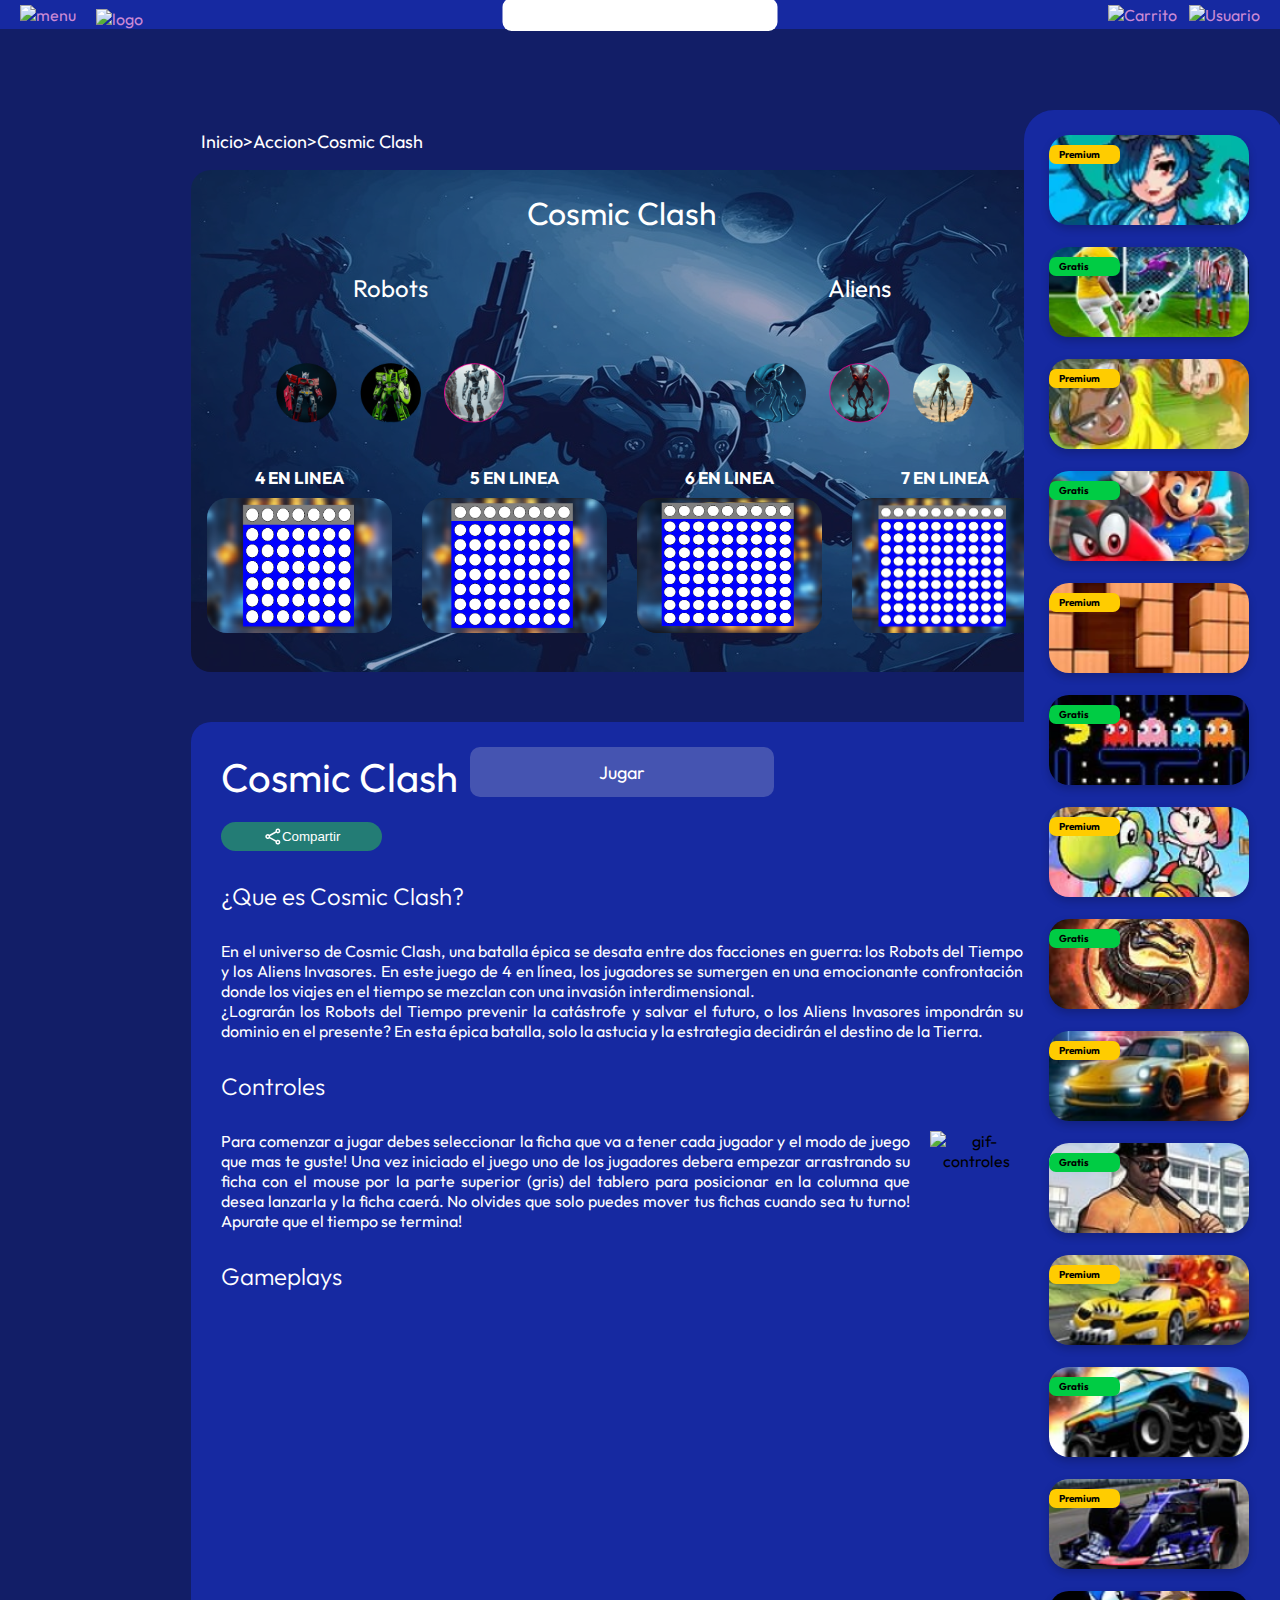
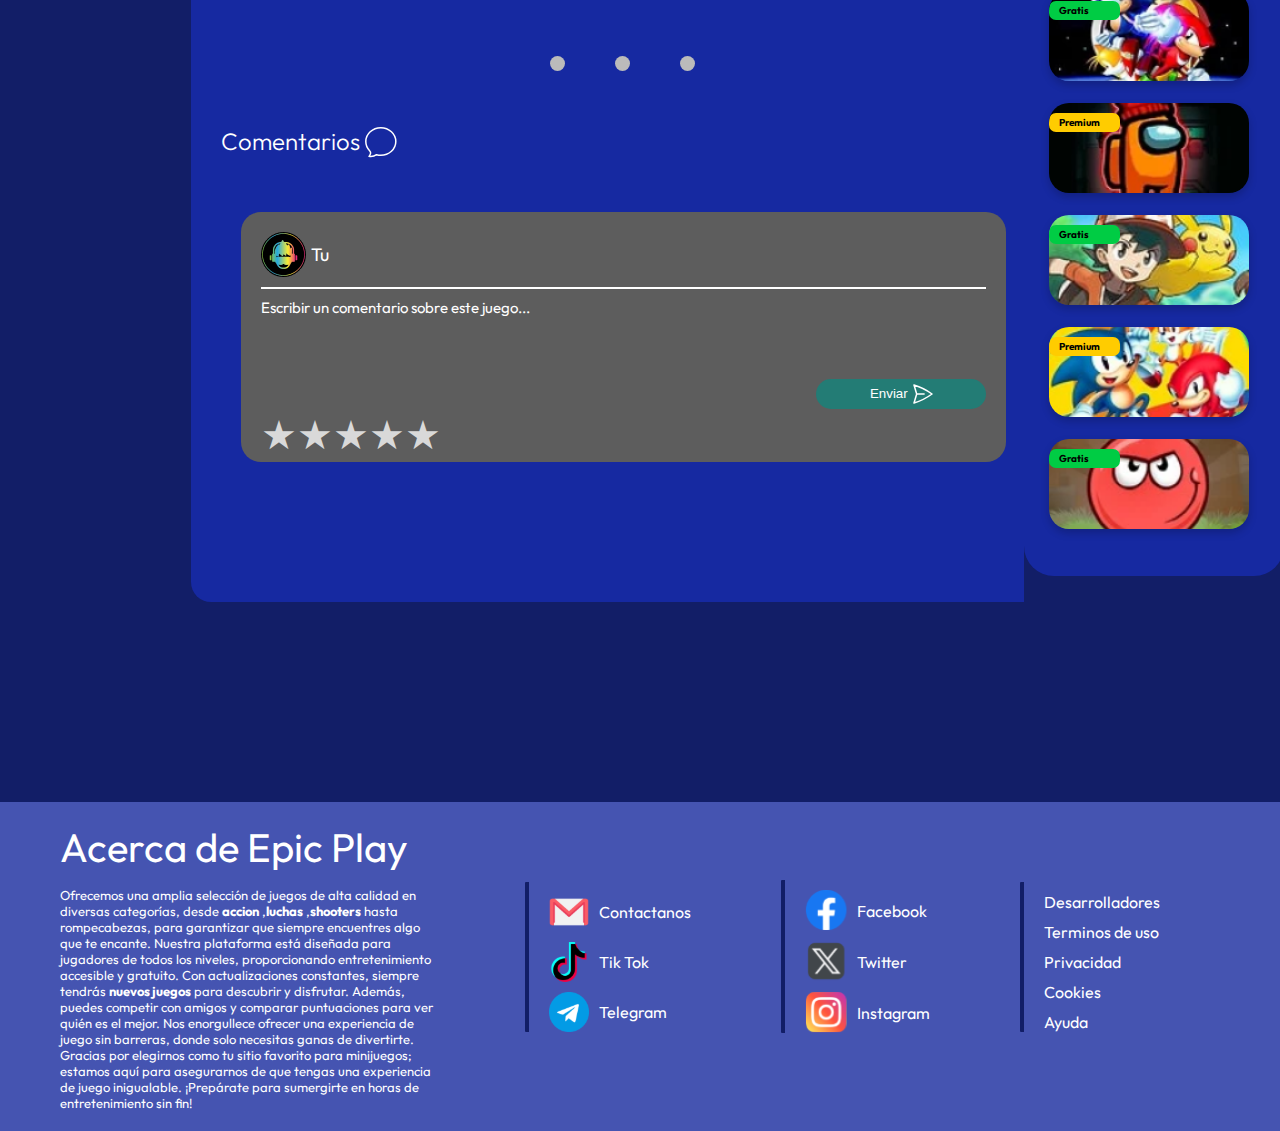
==== game.html @ 854185d0 "Merge branch 'test' of https://github.com/JonathanUgarte/PracticoEntregable2" ====
<!DOCTYPE html>
<html lang="en">
<head>
    <meta charset="UTF-8">
    <meta name="viewport" content="width=device-width, initial-scale=1.0">
    <title>Cosmic Clash </title>
    <link rel="preconnect" href="https://fonts.googleapis.com">
    <link rel="preconnect" href="https://fonts.gstatic.com/" crossorigin>
    <link href="https://fonts.googleapis.com/css2?family=Outfit:wght@100..900&display=swap" rel="stylesheet">
    <link rel="stylesheet" href="./css/style.css">
</head>
<body>
    <header class="header">
        <div class="container">
          <div class="menu-toggle">
              <a id="btn-menu" href="#"><img class="icon-menu" src="./img/icon-menu.svg" alt="menu"></a>
          </div>
            <div class="logo">
                <a href="home.html"><img src="./img/logo.png" alt="logo"></a>
            </div>
            <div class="search-container">
              <input type="text" name="buscar" id="buscar">
              <div class="btn-buscar">
                      <img id="lupa" src="./img/icon-search.svg" alt="">
              </div>
        </div>
        <div class="icons">
          <a href="#">
              <img src="./img/icon-shop.svg" alt="Carrito">
              <span class="contador-carrito">0</span> 
          </a>
          <div class="profile-menu-container">
              <a href="#" id="profile-icon">
                  <img src="./img/icon-profile.svg" alt="Usuario">
              </a>
              <div class="profile-dropdown" id="profile-dropdown">
                  <a href="#">Mi Perfil</a>
                  <a href="#">Mis Juegos</a>
                  <a href="#">Configuracion</a>
                  <a href="./index.html">Cerrar Sesión</a>
              </div>
          </div>
      </div>

        </div>
    </header>
    <nav class="nav" id="nav">
        <ul class="nav-list">
            <li><a href="./home.html"><img src="./img/icon-home.svg" alt="">Inicio</a></li>
            <li><a href="./home.html#nuevos"><img src="./img/icon-speaker.svg" alt="">Nuevos</a></li>
            <li><a href=""><img src="./img/icon-flame.svg" alt="">De moda</a></li>
            <li><a href=""><img src="./img/icon-cards.svg" alt="">Cartas</a></li>
            <li><a href=""><img src="./img/icon-handle.svg" alt="">Carreras</a></li>
            <li><a href="./home.html#luchas"><img src="./img/icon-fight.svg" alt="">Lucha</a></li>
            <li><a href=""><img src="./img/icon-football.svg" alt="">Futbol</a></li>
            <li><a href=""><img src="./img/icon-puzzle.svg" alt="">Puzles</a></li>
            <li><a href="./home.html#shooters"><img src="./img/icon-shooter.svg" alt="">Disparo</a></li>
            <li><a href=""><img src="./img/icon-tactics.svg" alt="">Tecnicas</a></li>
        </ul>
  </nav>
    <div class="juego-en-ejecucion-container">
    <section class="juego-en-ejecucion">
            <div class="juego-container">
                <div class="breadcams-container">
                    <p class="breadcams"> Inicio>Accion>Cosmic Clash </p>
                </div>
                <div class="juego">
                    <h1>Cosmic Clash</h1>
                    <div class="personajes">
                        <div class="robots">
                            <h2>Robots</h2>
                            <img id="robot-1" class="jugadores robots selected"  src="./img/Ellipse 17.png" alt="">
                            <img id="robot-2" class="jugadores robots"  src="./img/Ellipse 17 (1).png" alt="">
                            <img id="robot-3" class="jugadores robots" src="./img/icon-gamer4.png" alt="">
                        </div>
                        <div class="aliens">
                            <h2>Aliens</h2>
                            <img id="alien-1" class="jugadores aliens selected" src="./img/Ellipse 12.png" alt="">
                            <img id="alien-2" class="jugadores aliens"src="./img/Ellipse 11.png" alt="">
                            <img id="alien-3" class="jugadores aliens" src="./img/Ellipse 13.png" alt="">
                        </div>
                </div>

                <div id="container-formato-juego">           
                  <div><h2>4 EN LINEA</h2><img id="4" class="formato-juego selected" src="img/4-en-linea.png" alt=""></div>
                  <div><h2>5 EN LINEA</h2><img id="5" class="formato-juego" src="img/5-en-linea.png" alt=""></div>
                  <div><h2>6 EN LINEA</h2><img id="6" class="formato-juego" src="img/6-en-linea.png" alt=""></div>
                  <div><h2>7 EN LINEA</h2><img id="7" class="formato-juego" src="img/7-en-linea.png" alt=""></div>

              </div>
                <div class="btn-juego"><button class="btn-jugar-juego">Jugar</button></div>
            </div>
            </div>
            <section class="intrucciones-container">
                <div class="titulo-info">
                    <h1>Cosmic Clash</h1>
                    
                </div>
                <div class="overlay"></div> 
                <div class="share-container">
                    <button id="share-button" class="compartir">
                        <img src="./img/icon-compartir.svg" alt="">Compartir
                    </button>
                    <div class="share-menu">
                        <div class="share-menu-container">
                            <div class="compartir-top">
                                <h1>Compartir con:</h1>
                                <a href="#" class="exit"><img src="./img/icon-cross-square.svg" alt=""></a>
                            </div>
                            <div class="separador">
                                <a href="#" class="share-option"><img src="./img/icon-instagram.svg" alt="">Instagram</a>
                                <a href="#" class="share-option"><img src="./img/icon-messenger.svg" alt="">Messenger</a>
                                <a href="#" class="share-option"><img src="./img/telegram.svg" alt="">Telegram</a>
                                <a href="#" class="share-option"><img src="./img/icon-twitter.svg" alt="">Twitter</a>
                            </div>
                            <div class="separador2">
                                <a href="#" class="share-option"><img src="./img/icon-whatsapp.svg" alt="">Whatsapp</a>
                                <a href="#" class="share-option"><img src="./img/icon-gmail.svg" alt="">Gmail</a>
                                <a href="#" class="share-option"><img src="./img/icon-discord.svg" alt="">Discord</a>
                                <a href="#" class="share-option"><img src="./img/icon-tiktok.svg" alt="">TikTok</a>
                            </div>
                            <div class="link-compartir">
                                <p>Link de la pagina:<a href="#"> www.epicplay.com/cosmic-clash</a></p>
                            </div>
                        </div>
                    </div>
                </div>
                
                <h2>¿Que es Cosmic Clash?</h2>
                <div class="info">
                    <p >En el universo de Cosmic Clash, una batalla épica se desata entre dos facciones en guerra: los Robots del Tiempo y los Aliens Invasores. En este juego de 4 en línea, los jugadores se sumergen en una emocionante confrontación donde los viajes en el tiempo se mezclan con una invasión interdimensional.</p>
                    <p >¿Lograrán los Robots del Tiempo prevenir la catástrofe y salvar el futuro, o los Aliens Invasores impondrán su dominio en el presente? En esta épica batalla, solo la astucia y la estrategia decidirán el destino de la Tierra.</p>
                </div>
                <h2>Controles</h2>
            <section class="controles-container">
                        <div class="controles">
                            <p>Para comenzar a jugar debes seleccionar la ficha que va a tener cada jugador y el modo de juego que mas te guste! Una vez iniciado el juego uno de los jugadores debera empezar arrastrando su ficha con el mouse por la parte superior (gris) del tablero para posicionar en la columna que desea lanzarla y la ficha caerá. No olvides que solo puedes mover tus fichas cuando sea tu turno! Apurate que el tiempo se termina!</p>
                        </div>
                        <div class="gif-controles">
                            <img id="myGif" src="./img/tablero_4_en_linea_fichas.gif" alt="gif-controles">
                        </div>
            </section>
            <h2>Gameplays</h2>
            <section class="carrusel-gameplay-container">
              <div class="carrusel-gameplay-content">
                  <div class="carrusel-gameplay-slide active">
                    <iframe width="600" height="300" src="https://www.youtube.com/embed/pyV76e86DNw" frameborder="0" allow="autoplay; encrypted-media" allowfullscreen>
            </iframe>
                  </div>
                  <div class="carrusel-gameplay-slide">
                    <iframe width="600" height="300" src="https://www.youtube.com/embed/KuxORj9aJOw" frameborder="0" allow="autoplay; encrypted-media" allowfullscreen>
            </iframe>
            
                  </div>
                  <div class="carrusel-gameplay-slide">
                    <iframe width="600" height="300" src="https://www.youtube.com/embed/3R1Cx6uGjMw" frameborder="0" allow="autoplay; encrypted-media" allowfullscreen>
                    </iframe>
                  </div>
              </div>
              <div class="carrusel-gameplay-dots">
                  <span class="carrusel-gameplay-dot" onclick="currentSlide(1)"></span>
                  <span class="carrusel-gameplay-dot" onclick="currentSlide(2)"></span>
                  <span class="carrusel-gameplay-dot" onclick="currentSlide(3)"></span>
              </div>
          </section>
          
          
            <h2>Comentarios<img class="icon-comments" src="./img/icon-comments.svg" alt="icon-comments"></h2>
            <section class="comentarios-container">
                    <div class="comentarios-profile">
                        <img src="./img/icon-profile-commets.png" alt="icon-comments-profile">
                        <p>Tu</p>
                    </div>
                    <div class="comentario">
                        <input type="text" placeholder="Escribir un comentario sobre este juego...">
                    </div>
                    <div class="btn-enviar-container">
                        <button class="btn-enviar">Enviar <img src="./img/vector-enviar.svg" alt="enviar"></button>
                    </div>
                    <div class="puntuacion-container">
                        <input type="radio" name="rating" id="star5" value="5"><label for="star5" title="5 estrellas">★</label>
                        <input type="radio" name="rating" id="star4" value="4"><label for="star4" title="4 estrellas">★</label>
                        <input type="radio" name="rating" id="star3" value="3"><label for="star3" title="3 estrellas">★</label>
                        <input type="radio" name="rating" id="star2" value="2"><label for="star2" title="2 estrellas">★</label>
                        <input type="radio" name="rating" id="star1" value="1"><label for="star1" title="1 estrella">★</label>
                      </div>
            </section>
        </section>
    </section>
    <section class="otros-juegos">
        <div class="game-card-container">
            <div class="game-card">
                <img src="./img/card-juego-en-ejecucion-1.png" alt="Wind the Otaku Game" class="game-image">
                <span class="badge premium">Premium</span>
                <div class="game-info">
                    <h3 class="game-title">Wind the Otaku Game Only for Cuties</h3>
                    <div class="price-container">
                      <span class="game-price">$19.99</span> 
                      <img src="img/icon-plus-square.svg" alt="Icono +" class="game-icon"> 
                    </div>
                  </div>
            </div>
    
            <div class="game-card">
                <img src="img/card-juego-en-ejecucion-2.png" alt="Peru VS Brazil La Finalissima" class="game-image">
                <span class="badge free">Gratis</span>
                <div class="game-info">
                    <h3 class="game-title">Peru VS Brazil La Finalissima</h3>
                    <div class="price-container">
                      <img src="img/icon-plus-square.svg" alt="Icono +" class="game-icon"> 
                    </div>
                  </div>
            </div>
    
            <div class="game-card">
                <img src="img/card-juego-en-ejecucion-3.png" alt="Football Match" class="game-image">
                <span class="badge premium">Premium</span>
                <div class="game-info">
                    <h3 class="game-title">Football Match</h3>
                    <div class="price-container">
                      <span class="game-price">$14.99</span> 
                      <img src="img/icon-plus-square.svg" alt="Icono +" class="game-icon"> 
                    </div>
                  </div>
            </div>
            <div class="game-card">
                <img src="img/card-juego-en-ejecucion-4.png" alt="Super Mario Cap" class="game-image">
                <span class="badge free">Gratis</span>
                <div class="game-info">
                    <h3 class="game-title">Super Mario Cap</h3>
                    <div class="price-container">
                      <img src="img/icon-plus-square.svg" alt="Icono +" class="game-icon"> 
                    </div>
                  </div>
            </div>
            <div class="game-card">
                <img src="img/card-juego-en-ejecucion-5.png" alt="Tetris Wood" class="game-image">
                <span class="badge premium">Premium</span>
                <div class="game-info">
                    <h3 class="game-title">Tetris Wood</h3>
                    <div class="price-container">
                      <span class="game-price">$14.99</span> 
                      <img src="img/icon-plus-square.svg" alt="Icono +" class="game-icon"> 
                    </div>
                  </div>
            </div>
            <div class="game-card">
                <img src="img/card-juego-en-ejecucion-6.png" alt="PacMan" class="game-image">
                <span class="badge free">Gratis</span>
                <div class="game-info">
                    <h3 class="game-title">PacMan</h3>
                    <div class="price-container">
                      <img src="img/icon-plus-square.svg" alt="Icono +" class="game-icon"> 
                    </div>
                  </div>
            </div>
            <div class="game-info">
                <h3 class="game-title">Powerline connect</h3>
                <div class="price-container">
                  <img src="img/icon-plus-square.svg" alt="Icono +" class="game-icon"> 
                </div>
              </div>
            <div class="game-card">
                <img src="img/card-juego-en-ejecucion-7.png" alt="The cute Dinosaur and the Red Cap boy" class="game-image">
                <span class="badge premium">Premium</span>
                <div class="game-info">
                    <h3 class="game-title">The cute Dinosaur and the Red Cap boy</h3>
                    <div class="price-container">
                      <span class="game-price">$14.99</span> 
                      <img src="img/icon-plus-square.svg" alt="Icono +" class="game-icon"> 
                    </div>
                  </div>
            </div>
            <div class="game-card">
                <img src="img/card-juego-en-ejecucion-8.png" alt="Mortal Kombat 23" class="game-image">
                <span class="badge free">Gratis</span>
                <div class="game-info">
                    <h3 class="game-title">Mortal Kombat 23</h3>
                    <div class="price-container">
                      <img src="img/icon-plus-square.svg" alt="Icono +" class="game-icon"> 
                    </div>
                  </div>
            </div>
            <div class="game-card">
                <img src="img/card-juego-en-ejecucion-9.png" alt="Fast n' furious the unique game" class="game-image">
                <span class="badge premium">Premium</span>
                <div class="game-info">
                    <h3 class="game-title">Fast n' furious the unique game</h3>
                    <div class="price-container">
                      <span class="game-price">$14.99</span> 
                      <img src="img/icon-plus-square.svg" alt="Icono +" class="game-icon"> 
                    </div>
                  </div>
            </div>
            <div class="game-card">
                <img src="img/card-juego-en-ejecucion-10.png" alt="GTA The Mafia Game<" class="game-image">
                <span class="badge free">Gratis</span>
                <div class="game-info">
                    <h3 class="game-title">GTA The Mafia Game</h3>
                    <div class="price-container">
                      <img src="img/icon-plus-square.svg" alt="Icono +" class="game-icon"> 
                    </div>
                  </div>
            </div>
            <div class="game-card">
                <img src="img/card-juego-en-ejecucion-11.png" alt="Dead Race for the glory" class="game-image">
                <span class="badge premium">Premium</span>
                <div class="game-info">
                    <h3 class="game-title">Dead Race for the glory</h3>
                    <div class="price-container">
                      <span class="game-price">$42.99</span> 
                      <img src="img/icon-plus-square.svg" alt="Icono +" class="game-icon"> 
                    </div>
                  </div>
            </div>
            <div class="game-card">
                <img src="img/card-juego-en-ejecucion-12.png" alt="4x4 All the roads" class="game-image">
                <span class="badge free">Gratis</span>
                <div class="game-info">
                    <h3 class="game-title">4x4 All the roads</h3>
                    <div class="price-container">
                      <img src="img/icon-plus-square.svg" alt="Icono +" class="game-icon"> 
                    </div>
                  </div>
            </div>
            <div class="game-card">
                <img src="img/card-juego-en-ejecucion-13.png" alt="F1 All the ways to the glory" class="game-image">
                <span class="badge premium">Premium</span>
                <div class="game-info">
                    <h3 class="game-title">F1 All the ways to the glory</h3>
                    <div class="price-container">
                      <span class="game-price">$27.99</span> 
                      <img src="img/icon-plus-square.svg" alt="Icono +" class="game-icon"> 
                    </div>
                  </div>
            </div>
            <div class="game-card">
                <img src="img/card-juego-en-ejecucion-14.png" alt="Sonic and Knuckles The secret" class="game-image">
                <span class="badge free">Gratis</span>
                <div class="game-info">
                    <h3 class="game-title">Sonic and Knuckles The secret</h3>
                    <div class="price-container">
                      <img src="img/icon-plus-square.svg" alt="Icono +" class="game-icon"> 
                    </div>
                  </div>
            </div>
            <div class="game-card">
                <img src="img/card-juego-en-ejecucion-15.png" alt="Among Us The orangies" class="game-image">
                <span class="badge premium">Premium</span>
                <div class="game-info">
                    <h3 class="game-title">Among Us The orangies</h3>
                    <div class="price-container">
                      <span class="game-price">$56.99</span> 
                      <img src="img/icon-plus-square.svg" alt="Icono +" class="game-icon"> 
                    </div>
                  </div>
            </div>
            <div class="game-card">
                <img src="img/card-juego-en-ejecucion-16.png" alt="Pokemon Lets Go" class="game-image">
                <span class="badge free">Gratis</span>
                <div class="game-info">
                    <h3 class="game-title">Pokemon Lets Go</h3>
                    <div class="price-container">
                      <img src="img/icon-plus-square.svg" alt="Icono +" class="game-icon"> 
                    </div>
                  </div>
            </div>
            <div class="game-card">
                <img src="img/card-juego-en-ejecucion-17.png" alt="The Hedgehog" class="game-image">
                <span class="badge premium">Premium</span>
                <div class="game-info">
                    <h3 class="game-title">The Hedgehog</h3>
                    <div class="price-container">
                      <span class="game-price">$49.99</span> 
                      <img src="img/icon-plus-square.svg" alt="Icono +" class="game-icon"> 
                    </div>
                  </div>
            </div>
            <div class="game-card">
                <img src="img/card-juego-en-ejecucion-18.png" alt="Juego 2" class="game-image">
                <span class="badge free">Gratis</span>
                <div class="game-info">
                    <h3 class="game-title">Powerline connect</h3>
                    <div class="price-container">
                      <img src="img/icon-plus-square.svg" alt="Icono +" class="game-icon"> 
                    </div>
                  </div>
            </div>
        </div>
    </section>
</div>
    <footer class="footer-container">
                <div class="acerca-epic-play">
                    <h2>Acerca de Epic Play</h2>
                    <p>Ofrecemos una amplia selección de juegos de alta calidad en diversas categorías, desde <a href="" id="#accion">accion</a> ,<a href="./home.html#luchas">luchas</a> ,<a href="./home.html#shooters">shooters</a> hasta rompecabezas, para garantizar que siempre encuentres algo que te encante. Nuestra plataforma está diseñada para jugadores de todos los niveles, proporcionando entretenimiento accesible y gratuito. Con actualizaciones constantes, siempre tendrás <a href="./home.html#nuevos" id="juegos-nuevos">nuevos juegos</a> para descubrir y disfrutar. Además, puedes competir con amigos y comparar puntuaciones para ver quién es el mejor. Nos enorgullece ofrecer una experiencia de juego sin barreras, donde solo necesitas ganas de divertirte. Gracias por elegirnos como tu sitio favorito para minijuegos; estamos aquí para asegurarnos de que tengas una experiencia de juego inigualable. ¡Prepárate para sumergirte en horas de entretenimiento sin fin!</p>
                </div>
                <div class="footer-info">
                  <div class="footer-contactos">
                      <a  class="contacto"  href="https://mail.google.com/"><img src="./img/icon-gmail.svg" alt="">Contactanos</a>
                      <a class="tiktok" href="https://www.tiktok.com/es/"><img src="./img/icon-tiktok.svg" alt="">Tik Tok</a>
                      <a class="telegram" href="https://web.telegram.org/"><img src="./img/telegram.svg" alt="">Telegram</a>
                  </div>
                  <div class="footer-contactos-2">
                      <a class="facebook"  href="https://www.facebook.com/"><img src="./img/icon-facebook.svg" alt="">Facebook</a>
                      <a class="twitter"  href="https://x.com/?lang=es"><img src="./img/icon-twitter.svg" alt="">Twitter</a>
                      <a class="instagram" href="https://www.instagram.com/"><img src="./img/icon-instagram.svg" alt="">Instagram</a>
                  </div>
                  <div class="info-extra">
                        <a class="desarrolladores" href="">Desarrolladores</a>
                        <a class="terminos-uso" href="">Terminos de uso</a>
                        <a class="privacidad" href="">Privacidad</a>
                        <a class="cookies" href="">Cookies</a>
                        <a class="ayuda" href="">Ayuda</a>
                  </div>
          </div>
    </footer>
    <script src="./js/menu.js"></script>
    <script src="./js/compartir.js"></script>
    <script src="./js/gameplay.carrusel.js"></script>
    <script src="./js/carrito-contador.js"></script>
    <script src="./js/gif-controles.js"></script>
    <script src="./js/perfil.js"></script>
    <script src="./js/largo-nombre.js"></script>
</body>
</html>
---- css/style.css ----
* {
    margin: 0; 
    padding: 0; 
    box-sizing: border-box;
  }


  body {
      font-family: "Outfit", sans-serif;
      background-color: #121E67;
    }
    .slider {  
        transition: transform 0.5s ease-in-out; /* Transición en el slider */
      }
      
      .slider.inclinando { 
        transform: perspective(300px) rotateY(15deg); 
      }
/* REGISTER LOADING*/

#loading-screen {
    position: fixed;
    top: 0;
    left: 0;
    width: 100vw;
    height: 100vh;
    background-color: rgba(0, 0, 0, 0.8);
    display: flex;
    justify-content: center;
    align-items: center;
    flex-direction: column;
    z-index: 9999;
    color: #ffffff;
    font-family: 'Outfit', sans-serif;
}

.spinner {
    width: 50px;
    height: 50px;
    border: 8px solid rgba(255, 255, 255, 0.2);
    border-top: 8px solid #320bc0;
    border-radius: 50%;
    animation: spin 1s linear infinite;
}

@keyframes spin {
    0% { transform: rotate(0deg); }
    100% { transform: rotate(360deg); }
}

#loading-percentage {
    margin-top: 20px;
    font-size: 20px;
}

  
  .container-login-full { 
    display: none; 
  }

/* HEADER MOBILE */
.header {
    display: flex;
    background-color: #1629A1;
    width: 100%;
    position: fixed;
    top: 0;          /* Asegura que se quede en la parte superior de la página */
    left: 0;
    z-index: 1000;   /* Asegura que el header esté por encima de otros elementos */
}

.nav {
    display: none;
    padding-top: 6.295907660020986vh;
    background-color: #4554B1;
    width: 27.282266526757606vh;
    height: 88.84679958027283vh;
    position: fixed; /* Fija el menú en su posición */
    left: -27.282266526757606vh; /* Posición inicial fuera de la vista */
    top: 0;
    transition: left 0.10s ease; /* Añade una animación para el deslizamiento */
    overflow-y: hidden; /* Permite el scroll solo dentro del menú */
    z-index: 10; 
}

.nav.visible {
    left: 0;
    display: flex;
}

.nav-list {
    width: 100%;
    display: flex;
    flex-direction: column;
    list-style: none;
    padding-left: 20px;
}
.nav-list li {
    margin-top: 35px; /* Ajusta este valor para controlar el espacio entre elementos */
  }
.nav-list a {
    gap: 5px;
    font-size: small;
    padding-left: 2.0986358866736623vh;
    padding-right: 6.295907660020986vh;
    color: #FFF;
    display: flex;
    align-items: center; 
    text-align: left; 
    color: #ffffff;
    text-decoration: none;
}

.nav-list a img {
    height: 15px;
    width: 15px;
}

.container {
    display: flex;
    align-items: center;
    justify-content: space-around;
    width: 100%;
 
}

.logo {
    
    padding-top: 1.0493179433368311vh;
    
}


.icons a {
    padding-left: 1.0493179433368311vh;
}
.icons a:first-child {
    position: relative; /* Para que el contador se posicione relativo al enlace */
  }
  
  .contador-carrito {
    display: none;
    position: absolute;
    top: 50%; 
    left: 50%;
    transform: translate(-50%, -50%); /* Centrar el contador */
    background-color: red; /* Color de fondo del contador */
    color: white; 
    border-radius: 50%; /* Hacer el contador circular */
    padding: 2px 6px; /* Ajustar el padding según el tamaño del número */
    font-size: 18px; /* Ajustar el tamaño de la fuente */
  }
.icons img {
    width: 3.147953830010493vh;
    height: 3.147953830010493vh;
}

.menu-toggle {
    padding-right: 7.345225603357817vh;
    cursor: pointer;
    position: relative;
}

.icon-menu{
    width: 3.147953830010493vh;
    height: 3.147953830010493vh;
}

/* Contenedor del menú */
.profile-menu-container {
    position: relative;
    display: inline-block;
}

/* Estilo del menú desplegable */
.profile-dropdown {
    display: none;
    position: fixed;
    top: 55px; /* Ajusta según la altura que quieras */
    right: 0;
    z-index: 1000; /* Asegura que esté sobre otros elementos */
    background-color:#4554B1;
    box-shadow: 0px 8px 16px rgba(0, 0, 0, 0.1);
    border-radius: 4px;
    padding: 10px;
    min-width: 150px;
}

/* Estilos de los enlaces dentro del menú */
.profile-dropdown a {
    font-size: small;
    display: block;
    padding: 8px 12px;
    color: rgb(255, 255, 255);
    text-decoration: none;
}


.profile-dropdown a:hover {
    background-color: #1629A1;
    opacity: 0.5;
}


.search-container {
    display: none;
    position:relative;
}
.btn-buscar {
    position: absolute; 
    right: 10px; /* Ajusta según el padding interno de .search-container */
    top: 50%;
    transform: translateY(-50%); 
}

/* JUEGOS RECOMENDADOS MOBILE */
.juego-recomendados-container {
    padding-top: 6.3vh;
    align-items: center;
    display: flex;
    justify-content: center;
    width: 100%;
    height: 705px;
    background-image: url(/img/fondo-juegos-recomendados.png);
}

.juegos-recomendados {
    display: flex;
    flex-direction: column;
    height: 500px;
    width: 100%;
    overflow: hidden;
    background-color: #4554B1;
}
.juego-main {
    padding-left: 30px;
}

.titulo {
    height: 5.25vh;
    width: 55.08vh;
    font-weight: 400;
    color: #FFF;
    padding-top: 6px;
    padding-left: 13px;

}

  
  input[type="radio"] {
    display: none;
  }
  
  .tiktok, .contacto, .facebook, .telegram, .twitter, .instagram, .desarrolladores, .terminos-uso, .privacidad, .cookies, .ayuda {
    text-decoration: none;
    color: #3498db;
    transition: all 0.3s ease;
  }
  
  .tiktok:hover, .contacto:hover, .facebook:hover, .telegram:hover, .twitter:hover, .instagram:hover, .desarrolladores:hover, .terminos-uso:hover, .privacidad:hover, .cookies:hover, .ayuda:hover {
    font-weight: bold;
    text-shadow: 2px 2px 5px rgba(0, 0, 0, 0.3);
  }

    /*HOVER JUEGO COSMIC CLASH */
  .game-image:hover{
    opacity: 0.5;
  }

  .game-image:hover .badge.add {
    display: none; /* Oculta el badge al hacer hover */
}

  /*HOVER JUEGO COSMIC CLASH FIN*/
  .game-card-carrusel {
    position: relative;
    width: 100px;
    height: 60px;
    margin-bottom: 22px;
    border-radius: 20px;
    overflow: hidden;
    box-shadow: 0px 4px 8px rgba(0, 0, 0, 0.2);
}



.controls {
    position: absolute; /* Mantiene los controles dentro del contenedor */
    bottom: 10px; /* Acomoda la distancia de la parte inferior del contenedor */
    left: 50%; /* Centra los controles horizontalmente */
    transform: translateX(-50%); /* Ajusta la posición */
    display: flex;
    gap: 10px;
}

.controls button {
    cursor: pointer; /* Muestra un puntero al pasar el mouse */
    padding: 10px 15px;
    background-color: #333;
    color: white;
    border-radius: 5px;
    border: none; /* Elimina el borde del botón */
}

.controls button:hover {
    background-color: #555; /* Cambia el color al pasar el mouse */
}

.arrow {
    position: absolute;
    top: 50%; /* Centra verticalmente */
    transform: translateY(-50%); /* Alineación vertical */
    cursor: pointer;
    font-size: 24px; /* Ajusta el tamaño de las flechas */
    color: black; /* Cambia el color de las flechas si es necesario */
    display: flex;
    width: 400px;
    justify-content: space-between;
    
  }
  
  .arrow-left {
    left: -20px; /* Ajusta el espacio a la izquierda de la tarjeta */
  }
  
  .arrow-right {
    right: -20px; /* Ajusta el espacio a la derecha de la tarjeta */
  }
  .arrow-left img {
    height: 70px;
    width: 45px;
  }

  .arrow-right img {
    height: 70px;
    width: 50px;
  }

  .juegos-recomendados-desktop {
    display: flex;
    flex-direction: column;
  }

  /* Hovers carrusel */

  .game-info {
    display: none; 
    position: absolute;
    top: 0;
    left: 0;
    width: 100%;
    height: 100%; 
    padding: 10px; 
  }

  .game-card:hover .game-info {
    background-color: rgba(0, 0, 0, 0.7);
    display: block;
  }

  .game-title {
    position: absolute;
    top: 10px;
    left: 10px;
    margin: 0; 
    color: white;
    z-index: 1; 
    font-size: 18px;

  }

  .game-icon {
    position: absolute;
    bottom: 3px;
    right: 10px;
    transform: translateX(0); 
    z-index: 1;
  }
  .game-icon:active { /* Estilos al hacer clic */
    transform: translateY(2px); 
    box-shadow: 0px 1px 2px rgba(0, 0, 0, 0.4); 
  }
  .price-container {
    position: absolute;
    bottom: 3px; 
    right: 10px;
    display: flex;
    align-items: center; 
  }

  .game-price {
    display: inline-block;
    color: white;
    margin-right: 120px;
    font-size: 18px;
  }
 

  .game-card:hover .badge {
    display: none; 
  }
  .game-card-main {
    border-radius: 500px;
    width: 310px;
    height: 200px;
    position: relative;
    margin-bottom: 22px;
    border-radius: 20px;
    overflow: hidden;
    box-shadow: 0px 4px 8px rgba(0, 0, 0, 0.2);
    transition: transform 0.2s ease, box-shadow 0.2s ease; 
    position: relative; 
    overflow: hidden; 
}
  .game-card-main:hover .badge {
    display: none; 
  }
  .game-card-main:hover .hover-content {
    opacity: 1; 
  }
  .hover-content a button { 
    position: absolute; 
    bottom: 20px;  
    right: 20px; 
    background-color: #00FF00; 
    color: white; 
    border: none; 
    padding: 10px 20px; 
    font-size: 26px; 
    width: 120px;
    height: 60px;
    cursor: pointer;
    border-radius: 30px;
}
.hover-content {
    position: absolute;
    top: 0;
    left: 0;
    width: 100%;
    height: 100%;
    display: flex;
    flex-direction: column;
    justify-content: space-between; 
    align-items: flex-start;  
    background-color: rgba(0, 0, 0, 0.7); 
    color: white;
    opacity: 0; 
    transition: opacity 0.2s ease; 
    padding: 20px; 
}
.hover-content a button:active {
    transform: translateY(5px); 
    box-shadow: 0px 1px 2px rgba(0, 0, 0, 0.4); 
}
  .hover-content h2 {
    font-size: 18px; 
    margin: 0; 
  }

  .game-image:hover{
    opacity: 0.5;
  }

  
  .add {
    z-index: 2; 
  }
  .game-card:hover .badge { 
    display: none; 
  }
 
 
  
  .game-card:hover img.game-image { 
    opacity: 0.5; 
  }


/* CSS JUEGO EN GAME.HTML */
.juego-en-ejecucion-container{
    display: flex;
}
.otros-juegos {
    padding-top: 110px;
    width: 20%;;
    background-color:#121E67 ;
    display: flex;
    flex-direction: column;
    justify-content: start;
    align-items: start;

}
.juego-en-ejecucion {
    width: 80%;
    padding-top: 130px;
    display: flex;
    flex-direction: column;
    justify-content: center;
    align-items: center;
    background-color: #121E67;
    padding-left: 220px;
    padding-bottom: 200px;
}

.juego{
    margin-bottom: 50px;
    display: flex;
    flex-direction: column;
    text-align: center;
    background-image: url("/img/fondo-juego.png");
     width: 95.697796432319vh;
     height: 55.82371458551941vh;
     border-radius: 20px;
    
}
#container-formato-juego{
    display: flex;
    justify-content: center ;
    gap: 30px;
}

#container-formato-juego h2{
    font-size:17px;
    color: white;
    padding-top: 30px;
    padding-bottom: 10px;
}

.formato-juego{
    width: 185px;
    height: 135px;
    border-radius: 20px;
}

.juego  h1 {
    padding-top: 23px;
    color: #FFF;
    font-weight: 400;
}

.personajes {
    
    display: flex;
    text-align: center;
    justify-content: center;
    padding-top: 40px;
}

.personajes h2 {
    padding-bottom: 50px;
    padding-right: 200px;
    padding-left: 200px;
    color: #FFF;
    font-weight: 400;
}
.personajes img {
    padding: 10px;
    height: 80px;
    width: 81px;
}

.btn-jugar-juego {
    border: none;
    font-size: large;
    font-family: "Outfit", sans-serif;
    color: #FFF;
    background-color:#4554B1;
    height: 50px;
    width: 304px;
    border-radius: 10px;
    position: relative;
    top: 110px;
}

.intrucciones-container{
    padding: 30px;
    height: 1480px;
    width: 95.697796432319vh;
    border-radius: 20px;
    background-color: #1629A1;
}

.intrucciones-container h1 {
    font-size: 40px;
    color: #FFF;
    font-weight: 400;
    padding-bottom: 20px;
}

.titulo-info {
    display: flex;
    flex-direction: row;
    justify-content: space-between;
}

.breadcams-container {
    padding-left: 10px;
    height: 40px;
    width: 100%;
    justify-content: start;
    background-color: #121E67;
    width: 100%;
    display: flex;
    text-align: center;
}

.breadcams {
    font-size: large;
    color: #FFF;
}

.overlay {
    position: fixed;
    top: 0;
    left: 0;
    width: 100%;
    height: 100%;
    background-color: rgba(0, 0, 0, 0.7); /* Fondo oscuro con transparencia */
    display: none; /* Inicialmente oculto */
    z-index: 999; /* Debajo del menú de compartir */
}
.compartir {
  
    width: 17.83840503672613vh;
    height:  3.147953830010493vh;
    display: flex;
    align-items: center;
    justify-content: center;
    background-color: #237C75;
    color: #FFF;
    border-radius: 15px;
    border: none;
    cursor: pointer;
    transition: transform 0.5s ease, background-color 0.5s ease; /* Transición suave para transformaciones y color (0.5s) */
}

.compartir:hover {
    background-color: #1A6F64; /* Color de fondo al pasar el ratón */
    transform: scale(1.05); /* Aumenta el tamaño del botón al pasar el ratón */
}

.compartir:active {
    transform: scale(0.4); /* Efecto de pulsación al hacer clic */
}

.share-menu {
    position: fixed;
    top: 35%;
    left: 37%;
    transform: translate(-50%, -50%);
    background-color:#6D6D6D;
    width: 400px;
    padding: 10px;
    height: 400px;
    border-radius: 10px;
    box-shadow: 0 4px 8px rgba(0, 0, 0, 0.2);
    z-index: 1000;
    display: none; /* Inicialmente oculto */
}

.share-option {
    display: flex;
    align-items: center;
    flex-direction: column;
    padding: 10px;
    text-decoration: none;
    color: rgb(255, 255, 255);
    border-radius: 5px;
    transition: background-color 0.3s;
}

.share-menu img {
    padding-bottom: 3px;
}

.share-option:hover {
    background-color: #8d8d8d8d;
}

.share-menu.active {
    display: flex;
    justify-content: center;
    align-items: center;
    opacity: 1;
    transform: translateY(0); /* Aparece suavemente desde arriba */
}
.share-container {
    position: relative;
    display: inline-block;
}

.share-menu-container {
    height: 100%;
    width: 100%;
    display: block;
}
.separador2 {
   display: flex;
    gap: 28px;
}
.separador {
    display: flex;
    padding-bottom: 5vh;
    gap: 13px;
}
.share-menu-container h1 {
    padding-left: 22px;
    color: #ffffff;
}
.compartir-top {
    display: flex;
}
.exit {
    padding-left: 57px;
}
.link-compartir {
    width: 100%;
    height: 90px;
    display: flex;
    justify-content: center;
    align-items: center;
    text-align: center;
    color: #FFF;
}
.link-compartir a {
    color: #FFF;
    text-decoration: underline;
}
.info {
    display: flex;
    flex-direction: column;
    text-align: center;
}

.info p {
    text-align: justify;
    color: #FFF;
}

.intrucciones-container h2 {
    display: flex;
    align-items: center;
    color: #FFF;
    font-weight: 300;
    padding-top: 30px;
    padding-bottom: 30px;
}

.controles-container {
    gap: 20px;
    text-align: center;
    justify-content: center;
    display: flex;
    flex-direction: row;
}
.gif-controles img {
    height: 160px;
    width: 200px;
}

.controles {
    text-align: justify;
    color: #FFF;
    width: 100%;
}
    /*GAMEPLAY CARRUSEL */
.carrusel-gameplay-container {
    display: flex;
    flex-direction: column;
    align-items: center;
    justify-content: center;
    padding: 20px;
    border-radius: 15px;
}

.carrusel-gameplay-content {
    position: relative;
    width: 600px;
    height: 300px;
    overflow: hidden;
    border-radius: 15px;
}

.carrusel-gameplay-slide {
    width: 100%;
    height: 100%;
    position: absolute;
    top: 0;
    left: 0;
    opacity: 0;
    transform: translateX(100%); /* Comienza fuera de la pantalla a la derecha */
    transition: opacity 0.5s ease, transform 0.5s ease; /* Transiciones para opacidad y movimiento */
}

.carrusel-gameplay-slide.active {
    opacity: 1; /* Totalmente visible */
    transform: translateX(0); /* Se mueve a su lugar */
}

.carrusel-gameplay-slide.exit {
    opacity: 0; /* Se vuelve invisible */
    transform: translateX(-100%); /* Se mueve fuera de la pantalla a la izquierda */
}

.carrusel-gameplay-dots {
    display: flex;
    justify-content: center;
    margin-top: 15px;
    width: 100%;
    gap: 50px;
}

.carrusel-gameplay-dot {
    height: 15px;
    width: 15px;
    background-color: #bbb;
    border-radius: 50%;
    display: inline-block;
    transition: background-color 0.3s ease;
    cursor: pointer;
}

.carrusel-gameplay-dot.active {
    background-color: #121E67; /* Color del punto activo */
}

/*COMENTARIOS */
.comentarios-container {
    border-radius: 20px;
    height: 250px;
    width: 84.99475341028331vh;
    background-color: #5D5D5D;
    margin-left: 20px;
    margin-top: 20px;
    padding: 20px;
}

.comentarios-profile {
    gap: 5px;
    border: #ffffff , solid, 2px;
    border-left: none ;
    border-right: none;
    border-top: none;
    width: 100%;
    display: flex;
    align-items: center;
    padding-bottom: 10px;
}

.comentarios-profile p {
  
    color: #FFF;
    font-size: large;
}

.comentario {
    height: 90px;
}

.comentario input {
    width: 500px;
    padding-top: 10px;
    background-color:#5D5D5D ;
    font-size: 15px;
    border: none;
}

.comentario ::placeholder {
    color: white;
    font-family: "Outfit", sans-serif;
  
}

.comentario input:focus {
    outline: none;
    border: none; /* Opcional, si también quieres eliminar el borde */
  }

.btn-enviar {
    display: flex;
    align-items: center;
    justify-content: center;
    background-color: #237C75;
    border-radius: 15px;
    text-align: center;
    width: 170px;
    height: 30px;
    color: #FFF;
    gap: 5px;
    border: none;
    transition: transform 0.5s ease, background-color 0.5s ease;
}

.btn-enviar-container {
    width: 100%;
    display: flex;
    justify-content: end;
}


.btn-enviar:hover {
    background-color: #1A6F64; /* Color de fondo al pasar el ratón */
    transform: scale(1.05); /* Aumenta el tamaño del botón al pasar el ratón */
}

.btn-enviar:active {
    transform: scale(0.4); /* Efecto de pulsación al hacer clic */
}


/* Contenedor de estrellas */
.puntuacion-container {
    direction: rtl;
    display: inline-flex;
    position: relative;
    font-size: 40px; /* Tamaño de las estrellas */
  }
  
  .puntuacion-container input {
    display: none; /* Oculta los botones de radio */
  }
  
  .puntuacion-container label {
    cursor: pointer;
    color: #D9D9D9; /* Color de estrellas no seleccionadas */
    transition: color 0.2s ease-in-out;
  }
  
  .puntuacion-container input:checked ~ label {
    color: #FFD700; /* Color de estrellas seleccionadas */
  }
  
  .puntuacion-container label:hover,
  .puntuacion-container label:hover ~ label {
    color: #FFD700; /* Color de estrellas al pasar el cursor */
  }
  /*CARDS JUEGOS */
  .game-card-container {
    border-radius: 30px;
    background-color: #1629A1;
    display: flex;
    flex-direction: column;
    align-items: center;
    padding: 25px;

}

/* Estilo de cada tarjeta */
.game-card {
    position: relative;
    width: 160px;
    height: 90px;
    margin-bottom: 22px;
    border-radius: 20px;
    overflow: hidden;
    box-shadow: 0px 4px 8px rgba(0, 0, 0, 0.2);
}

.game-image {
    width: 100%;
    height: 100%;
    object-fit: cover;
}

/* Estilos para las etiquetas (badges) */
.badge {
    display: flex;
    align-items: center;
    width: 71px;
    height: 19px;
    position: absolute;
    top: 10px;
    padding: 5px 10px;
    border-radius: 7px;
    font-size: 10px;
    font-weight: bold;
    color: rgb(0, 0, 0);
}

.premium {
    background-color: #FFCC00; /* Color dorado */
}

.free {
    background-color: #00CC44; /* Color verde */
}
.add {
    background-color: #81C8BC;
}


  /*CSS FOOTER */

.footer-container {
    gap: 90px;
    display: flex;
    flex-direction: column;
    justify-content: center;
    align-items: center;
    width: 100%;
    height: auto;
    background-color: #4554B1;
}

.acerca-epic-play {
    padding-top: 20px;
    width: 60%;
    display: flex;
    flex-direction: column;
    color : #FFF
}

.acerca-epic-play p{
    font-size: small;
}
.acerca-epic-play a {
    font-weight: bold;
    color:  #ffffff;
}

.acerca-epic-play h2 {
    font-size: 40px;
    font-weight: 400;
    padding-bottom: 15px;
}

.footer-info {
    justify-content: center;
    align-items: center;
    display: flex;
    flex-direction: column;
    gap: 30px;
    padding-bottom: 30px;
}

.footer-contactos , .info-extra  , .footer-contactos-2{
    padding-top: 10px;
    gap: 10px;
    display: flex;
    flex-direction: column;
    justify-content: center;
    align-items: start;
    text-align: center;
    border: #121E67, solid,4px;
    border-top: none;
    border-bottom: none;
    border-radius: 1px;
}

.footer-contactos a  , .info-extra a , .footer-contactos-2 a{
    padding-left: 20px;
    padding-right: 60px;
    color: #FFF;
    gap: 10px;
    display: flex;
    justify-content: center;
    align-items: center;
    text-align: center;
}

.info-extra a {
    text-decoration: none;
}

/* JUEGOS POR CATEGORIA */
.juegos-por-categoria {
    padding: 10px;
    width: 100%;
    height: 736px;
    background-color: #121E67;
}
.subtitulo {
font-weight: 400;
color: #FFF;
padding-top: 16px;
padding-left: 13px;
}

.seccion-juegos-nuevos , .seccion-juegos-tendencia , .seccion-juegos-shooters , .seccion-juegos-lucha{
    width: 100%;
    height: 25%;
}

.carrusel-juegos {
    padding-top: 20px;
    padding-left: 10px;
    gap: 20px;
    display: flex;
    align-items: center;
    position: relative;
    width: 100%; /* Ajusta según tu diseño */
    overflow: hidden; 
}

.carrusel-juegos-recomendados {
    padding-top: 13px;
    padding-left: 10px;
    gap: 20px;
    display: flex;
    align-items: center;
    position: relative;
    width: 100%; /* Ajusta según tu diseño */
    overflow: hidden; 
}
.juego-main {
    padding-top: 10px;
}

  .contenedor-carrusel {
    display: flex;
    overflow-x: auto; /* Permitir desplazamiento horizontal */
    scroll-behavior: smooth; /* Desplazamiento suave */
    gap: 10px; /* Espacio entre las tarjetas */
    position: relative;
    
  
    
  }

  .game-card {
    min-width: 200px; /* Ajusta el ancho de cada tarjeta */
    margin-right: 10px; /* Espacio entre tarjetas */
    flex-shrink: 0;
    
    
    
  }
  @keyframes inclinacion {
    0% { transform: rotateY(0deg); } 
    50% { transform: rotateY(30deg); } /* Aumenta el ángulo de inclinación */
    100% { transform: rotateY(0deg); } 
  }
  
  @keyframes fadeIn {
    from { opacity: 0; }
    to { opacity: 1; }
  }
  

  .flecha-izquierda, .flecha-derecha {
    
    position: absolute;
    top: 50%; /* Centra verticalmente */
    transform: translateY(-50%); /* Ajuste para mantener centrado */
    background-color: transparent; /* Sin fondo */
    border: none; /* Sin borde */
    padding: 0;
    cursor: pointer;
    z-index: 2; /* Asegura que esté por encima del contenido */
}

.flecha-derecha img {
    padding-right:15px;
}

.flecha-izquierda {
   
    left: 0;
    background-color: transparent; /* Fondo transparente */
}

.flecha-derecha {
 
    right: 0;
    background-color: transparent; /* Fondo transparente */

    }
    .flecha-izquierda img {
        padding-left: 15px;
    }
     .flecha-derecha img {
        width: 60px; /* Ajusta según el tamaño de tu imagen */
        height: 65px; 
    }
    .flecha-izquierda img {
         width: 50px; /* Ajusta según el tamaño de tu imagen */
        height: 90px;
    }

    .flecha-izquierda, .flecha-derecha {
        width: 50px; /* Igual al tamaño de la imagen */
        height: 90px;
    }


.flecha-izquierda:disabled, .flecha-derecha:disabled {
    opacity: 0.5; /* Opcional: estilo para las flechas deshabilitadas */
    cursor: not-allowed;
}
  .contenedor-carrusel::-webkit-scrollbar {
    display: none; /* Oculta las barras de scroll */
}


.flecha-izquierda img:hover, .flecha-derecha img:hover {
    filter: brightness(5.2);  /* Resalta un poco la imagen */
    transition: filter 0.3s ease; /* Suaviza la transición del brillo */
}

/* REGISTER */ 
.register-btn {
    display: none; 
    width: 250px;
    height: 25px;
    background-color: #237C75; 
    color: white;
    font-size: 14px;
    text-align: center;
    line-height: 25px; 
    border: none;
    cursor: pointer;
}
.hidden {
    display: none;
}

#loading-screen {
    display: none;
    position: fixed;
    top: 0;
    left: 0;
    width: 100%;
    height: 100%;
    background-color: rgba(0, 0, 0, 0.8);
    justify-content: center;
    align-items: center;
    z-index: 1000;
    color: white;
    font-size: 24px;
    text-align: center;
}

/* Estilo para el porcentaje/mensaje de éxito */
#loading-percentage {
    font-size: 40px;
    color: #237C75;
}

/* Mensaje de éxito: oculto por defecto */
#successMessage {
    display: none;
    color: #237C75; /* Color verde personalizado */
    font-size: 40px;
    text-align: center;
}

.loading-content {
    text-align: center;
}


.container-login-full {
    height: 500px;
    width: 900px;
    display: flex; 
    align-items: center;
    justify-content: space-evenly;
    border-radius: 20px;
    flex-direction: row;
    background-color:rgba(255, 255, 255, 0.5);
    margin: 5%;
}


.background-color-login{
    display: flex;
    justify-content: center;
    align-items: center;
    background-color: #121E67;
}
.container-register{
    display: flex;
    height: 400px;
    width: 350px;
    align-items: center;
    justify-content: center;
    border-radius: 25px;
    background-color: #9d9d9d;
}

.container-login{
    display: flex;
    flex-direction: column;
    height: 400px;
    width: 350px;
    align-items: center;
    justify-content: center;
    border-radius: 25px;
    background-color: #9d9d9d;
}

.form-login{
    display: flex;
    flex-direction: column;
    justify-content: center;
    align-items: center;
}

.container-form{
    align-items: center;
    justify-content: center;
}

.btn{
    display: flex;
    align-items: center;
    justify-content: center;
    height: 25px;
    width: 250px;
    border: none;
    padding: 0%;
    margin: 0%;
    background-color: #237C75;
    color: #ffffff;
    border-radius: 30px;
    cursor: pointer;
    font-size: 14px;
    font-family: "Outfit", sans-serif;
}

.btn-google{
    display: flex;
    align-items: center;
    justify-content: center;
    height: 25px;
    width: 250px;
    border: none;
    padding: 0%;
    margin: 0%;
    background-color: #237C75;
    color: #000;
    border-radius: 30px;
    cursor: pointer;
    font-size: 14px;
    font-family: "Outfit", sans-serif;
}

.no-account{
    display: flex;
    justify-content: center;
    font-size: 18px;
    color: #237C75 ;
    margin: 10px;
}
.register-now{
    display: flex;
    align-items: center;
    justify-content: center;
    height: 25px;
    width: 125px;
    border: none;
    padding: 0%;
    margin: 0%;
    background-color: #237C75;
    color: #ffffff;
    border-radius: 30px;
    cursor: pointer;
}

.register-btn {
    display: none; 
    width: 250px;
    height: 25px;
    background-color: #237C75; 
    color: white;
    font-size: 14px;
    text-align: center;
    line-height: 25px;
    border: none;
    cursor: pointer;
    border-radius: 30px;
    margin-top: 4px;
}
.register-btn:hover{
    background-color: #2A9D8F;
    transition: 0.5s ease-in-out;
    scale: 1.05;
}
#register-now:hover{
    background-color: #2A9D8F;
    transition: 0.5s ease-in-out;
    scale: 1.05;
}


.ini-session{
    display: flex;
    align-items: center;
    text-align: center;
    flex-direction: column;
    font-size: 40px;
    color: white;
}

.name-user, .pw{
    display: flex;
    font-size: 18px;
    color: white;
}

.icono-separador{
  display: flex;
  margin: 10px;
  padding: 1%;
}

#separator-line{
    border-left: 1px solid black;
    border-radius: 25px;
    height: 90%;;
    left: 50%;
}

#google{
    background-color: #ffffff;
}

#google:hover {
    background-color: #f2f2f2;

    transition: 0.5s ease-in-out;
    scale: 1.05;
  }

#facebook{
    margin-top: 5px;
    background-color: #3b5998;
}

#facebook:hover{
    background-color: #091248;
    transition: 0.5s ease-in-out;
    scale: 1.05;
}

#btn-register{
    display: flex;
    align-items: center;
    justify-content: center;
    height: 25px;
    width: 100px;
    border: none;
    padding: 0%;
    margin: 0%;
    background-color: #237C75;
    color: #ffffff;
    border-radius: 30px;
    cursor: pointer;
}

#btn-register:hover{
    background-color: #2A9D8F;
    transition: 0.5s ease-in-out;
    scale: 1.05;
}

.container-btn div{
    margin-top: 10px;
}

.container-btn, .container-btn div{
    display: flex;
    align-items: center;
    flex-direction: column;
}



/* FORMULARIO REGISTER*/
.form-principal{
    display: flex;
    justify-content: center;
    flex-direction: column;
}

.forgot-pw{
    display: flex;
    justify-content: center;
    color: #237C75;
}

.captcha-password-class{
    display: flex;
    flex-direction: column;
    justify-content: center;
    height: 55px;
    width: 160px;
    margin: 2%; 
}

.captcha-robot-class{
    margin-top: 2%;
}

.conditions-accept{
    display: inline-flex;
    align-items: center;
    justify-content: center;
    flex-direction: row;
}

.acept-terms-text{
    display: flex;
    color: #237C75;
    font-size: 18px;
}

.checkbox{
    display: flex;
    width: 30px;
    height: 30px;
}

.change{
    display: flex;
    align-items: center;
    justify-content: space-between;
    flex-direction: row;
}

#first-label{
    margin: 0%;
}

.input-form{
    margin-top: 2px;
    height: 23px;
    width: 250px;
    border: none;
    border-radius: 8px;
    padding-left: 10px;
}

#form input:focus{
    outline: none;
}

#form label{
    color: #ffffff;
    font-size: 11px;
}

.ayuda-pass{
    display: flex;
    flex-direction: column;
    justify-content: center;
    height: 55px;
    width: 160px;
    background-color: #D1D1D1;
    border-radius: 8px;
}

.ayuda-pass div{
    display: flex;
    flex-direction: row;
    align-items: center;
    margin: 1px 8px;
}

.ayuda-pass h5{
    margin: 0%;
    padding-left: 8px;
    font-size: 10px;
}

.rojo {
    color: red;
}

.verde{
    color: green;
}

.icono-ayuda-pass{
    height: 10px;
    width: 10px;
}

#pass-reset a{
    display: flex;
    flex-direction: column;
    justify-content: center;
    margin-bottom: -5px; 
    font-size: 10px;
}

div a {
    text-decoration: none;
    color: #CB8AD5;
}

#btn-login:hover {
    background-color: #2A9D8F;
    transition: 0.5s ease-in;
    scale: 1.05;
}

@media (min-width: 768px) {
   
    /*HEADER DESKTOP */
     .container {
         justify-content: space-between; 
         
     }
 
     .menu-toggle { 
         padding-right: 0; 
         margin-left: 20px;
     }
 
     .logo {
         margin-left: 20px; /* Ajustamos el margen izquierdo del logo para que coincida con el de los iconos */
         
     }
 
     .icons {
         margin-left: auto; 
         margin-right: 20px; /* Agregamos margen derecho a los iconos */
     }
 
     .search-container {
         /* ... otros estilos ... */
         display: block;
         position: absolute; 
         left: 50%;
         transform: translateX(-50%); 
         width: 275px; 
         height: 33px;  
         border-radius: 9px; 
     }
     
     .search-container input {
         /* ... otros estilos ... */
         width: 100%; /* El input ocupa todo el ancho del contenedor */
         height: 100%; 
         border-radius: 9px;
         padding-right: 30px; /* Espacio para la lupa a la derecha */
         position: relative; /* Para posicionar la lupa dentro */
     }
 
     .search-container input:focus {
         outline: none;
         border: none; /* Opcional, si también quieres eliminar el borde */
     }
 
     #buscar {
         border: none;
     }
     
     .btn-buscar {
         position: absolute;
         right: 5px; /* Ajusta según el padding interno de .search-container */
         top: 50%;
         transform: translateY(-50%);
         background: none; /* Eliminamos el fondo del botón */
         border: none;    /* Eliminamos el borde del botón */
         cursor: pointer; /* Indicamos que es un elemento interactivo */
     }
     
     
     
 
     nav { 
      
         flex-grow: 0; 
         display: flex;
         justify-content: flex-start; 
     }

     .nav-list a {
        font-size: x-large;
     }
     .nav-list a img {
        height: 40px;
        width: 40px;
     }
 
 
     .juegos-recomendados-desktop {
         display: flex;
         flex-direction: row;
         padding: 15px;
         padding-top: 35px;
         width: 100%;
         height: 100%;
         align-items: center;
     }
    

     .juegos-recomendados {
         padding-left: 10px;
         height: 320px;
     }
     .juego-recomendados-container{
        height: 491px;
     }

     .juego-main {
        padding:0;
    }
 
     .titulo {
         font-size: 30px;
     }
     .juegos-otros {
         display: flex;
         flex-direction: column;
         position: relative;
         width: 100%; /* Ajusta según tu diseño */
         overflow: hidden; 
     }
 
     .juegos-otros-top, .juegos-otros-bottom {
        display: flex;
        flex-direction: row;
        padding-left: 40px;
        gap: 30px;
       
    }
    .titulo {
        padding-top: 25px;
    }

     
     /* JUEGOS POR CATEGORIA */

     
     /* FOOTER DESKTOP */
     .footer-container {
         flex-direction: row;
         padding-bottom: 20px;
         padding-left: 60px;
         padding-right: 60px;
     }
     .footer-info{
        gap: none;
        padding-top: 30px;
        flex-direction: row;
     }

     .footer-contactos , .info-extra  , .footer-contactos-2{
        border-right: none;
     }
 }
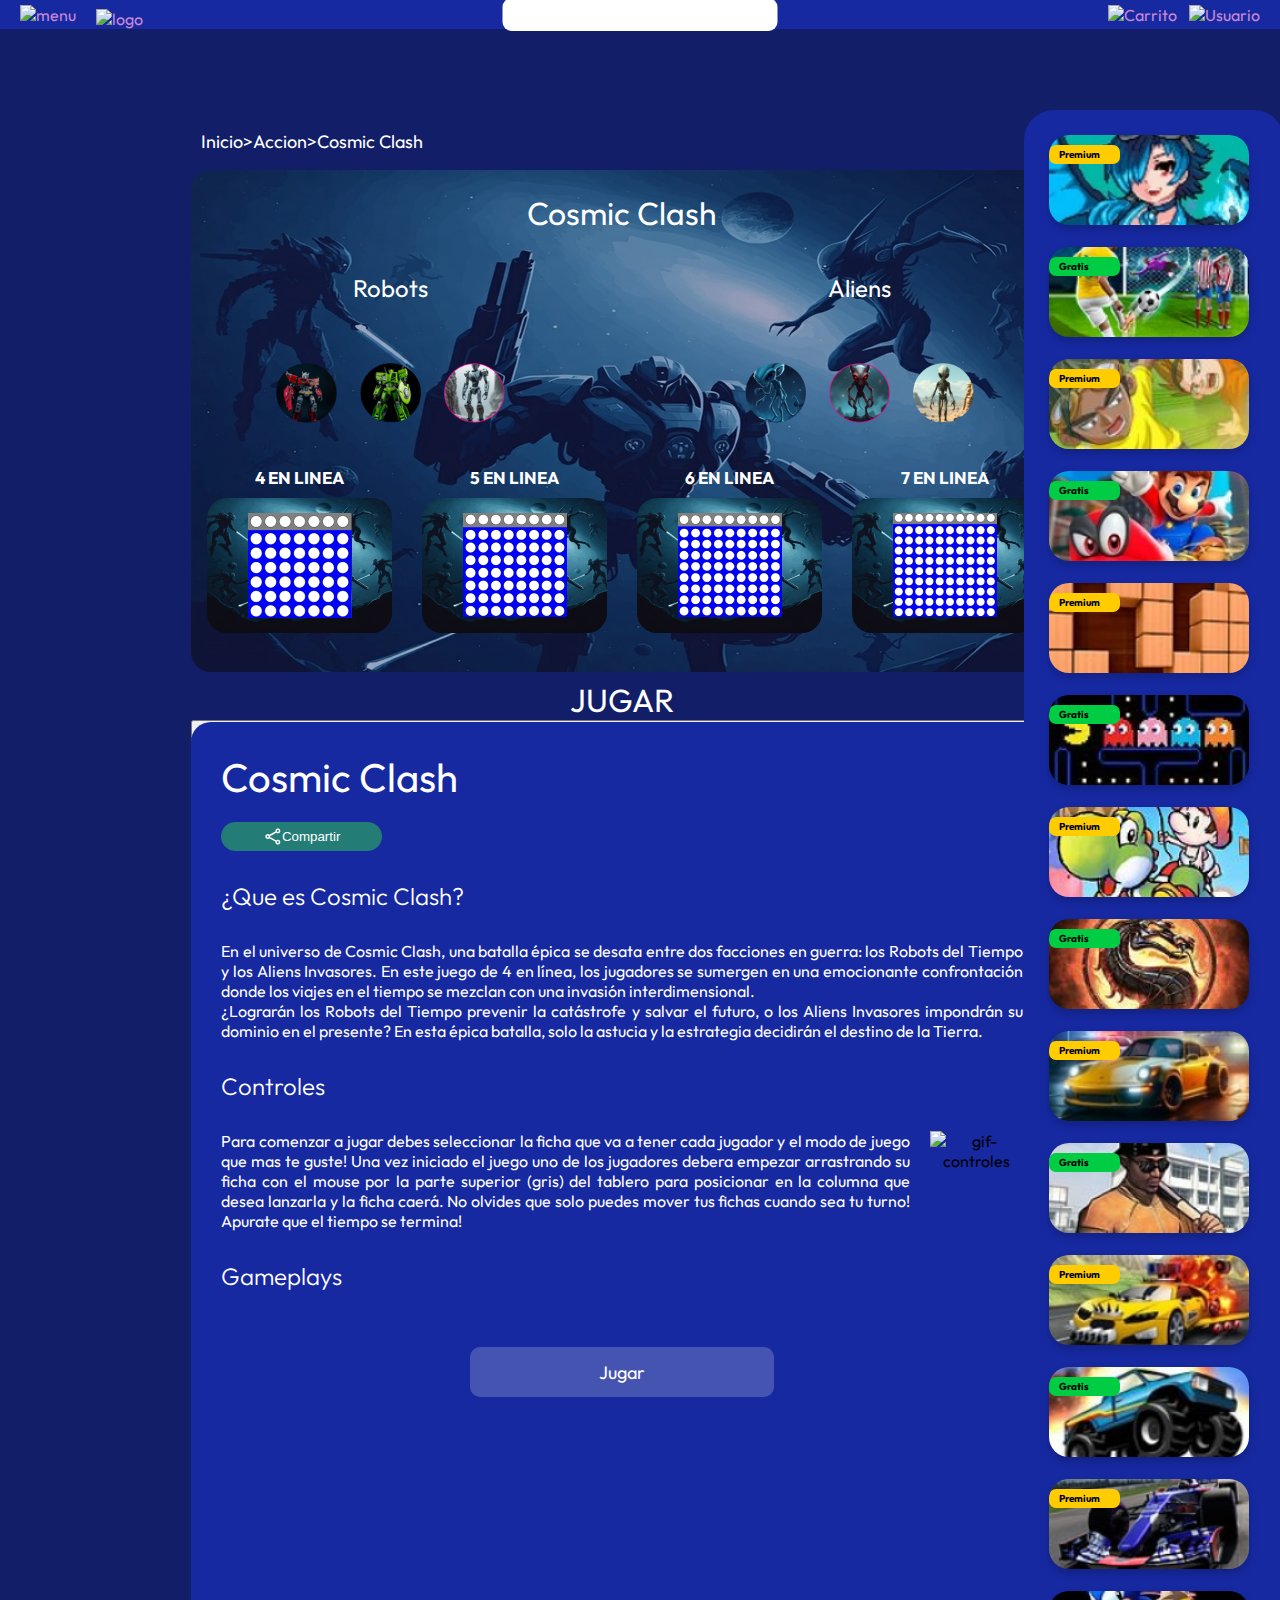
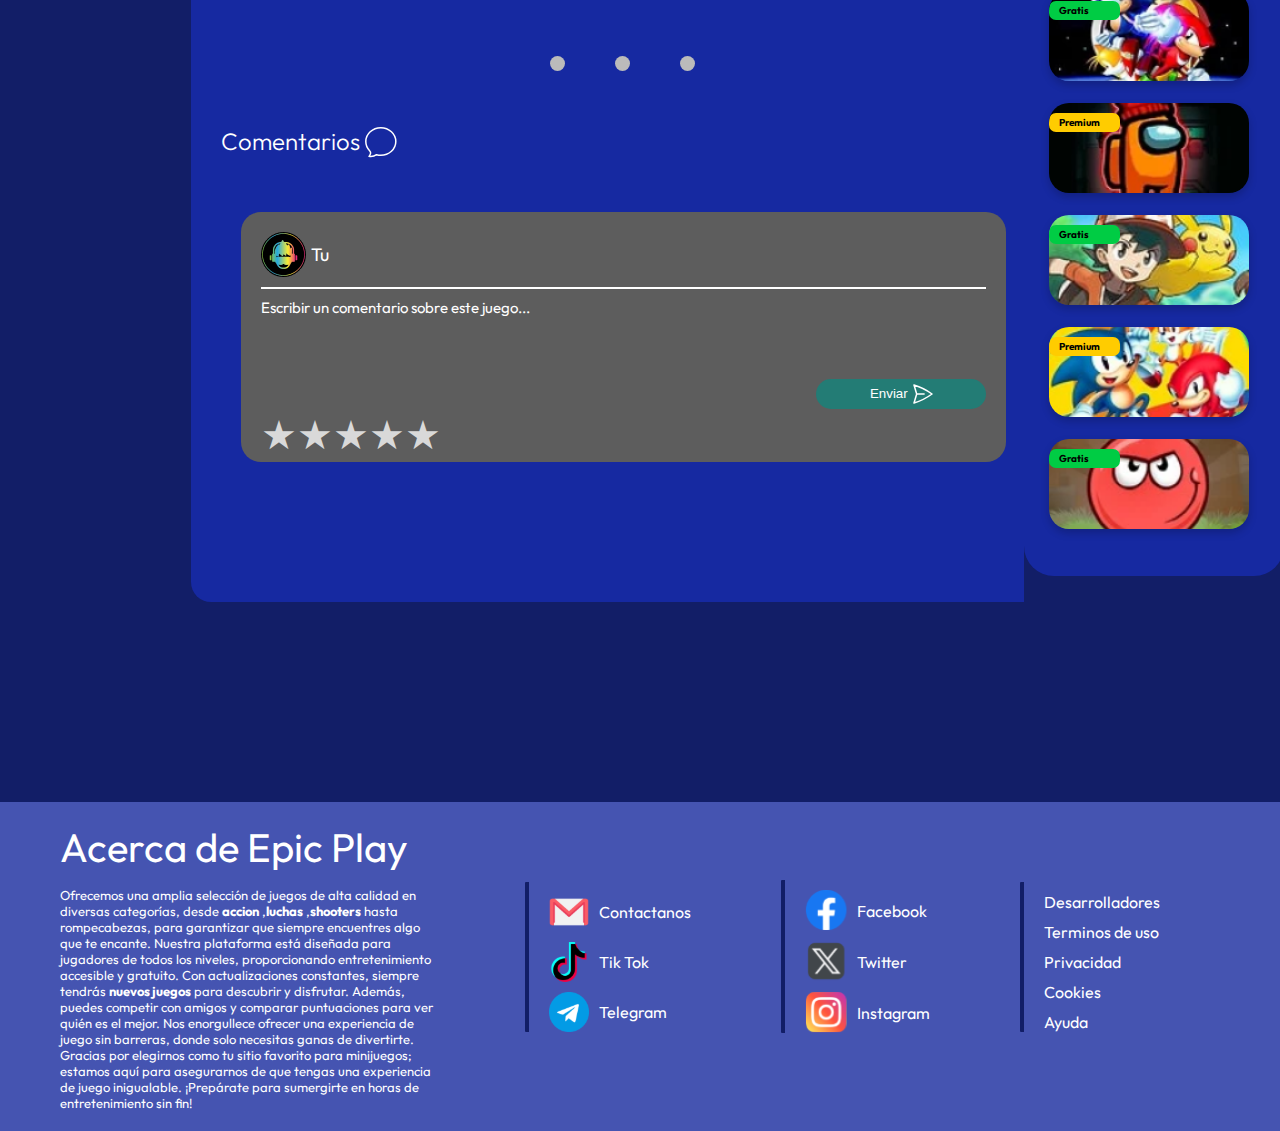
==== commit c5204471: "agrego imagenes tamaño tablero" ====
--- a/game.html
+++ b/game.html
@@ -82,12 +82,24 @@
                 </div>
 
                 <div id="container-formato-juego">           
-                  <div><h2>4 EN LINEA</h2><img id="4" class="formato-juego selected" src="img/4-en-linea.png" alt=""></div>
-                  <div><h2>5 EN LINEA</h2><img id="5" class="formato-juego" src="img/5-en-linea.png" alt=""></div>
-                  <div><h2>6 EN LINEA</h2><img id="6" class="formato-juego" src="img/6-en-linea.png" alt=""></div>
-                  <div><h2>7 EN LINEA</h2><img id="7" class="formato-juego" src="img/7-en-linea.png" alt=""></div>
-
-              </div>
+                  <div><h2>4 EN LINEA</h2><img id="4" class="formato-juego selected" src="img/img-enlinea-1.png" alt=""></div>
+                  <div><h2>5 EN LINEA</h2><img id="5" class="formato-juego" src="img/img-enlinea-2.png" alt=""></div>
+                  <div><h2>6 EN LINEA</h2><img id="6" class="formato-juego" src="img/img-enlinea-3.png" alt=""></div>
+                  <div><h2>7 EN LINEA</h2><img id="7" class="formato-juego" src="img/img-enlinea-4.png" alt=""></div>
+
+                </div>
+
+                <div id="container-btn-jugar">
+                  <div id="btn-jugar">
+                      <img src="img/play.svg" alt="">
+                      <h1>JUGAR</h1>
+                  </div>
+              </div>
+
+              <button id="btn-menu" class="btn-menu esconder">Menú</button>
+              <canvas id="myCanvas" width="900" height="520" style="border: 1px solid grey;" class="esconder"></canvas>
+              <img id="fondo-canvas" style="height: 600px; width: 900px; display: none;" src="img/fondo-temp.png"alt="">
+
                 <div class="btn-juego"><button class="btn-jugar-juego">Jugar</button></div>
             </div>
             </div>
@@ -421,5 +433,12 @@
     <script src="./js/gif-controles.js"></script>
     <script src="./js/perfil.js"></script>
     <script src="./js/largo-nombre.js"></script>
+    <script src="./js/game/Board.js"></script>
+    <script src="./js/game/Circle.js"></script>
+    <script src="./js/game/Ficha.js"></script>
+    <script src="./js/game/Slot.js"></script>
+    <script src="./js/game/Board.js"></script>
+    <script src="./js/game/main.js"></script>
+    <script src="./js/game/popUp.js"></script>
 </body>
 </html>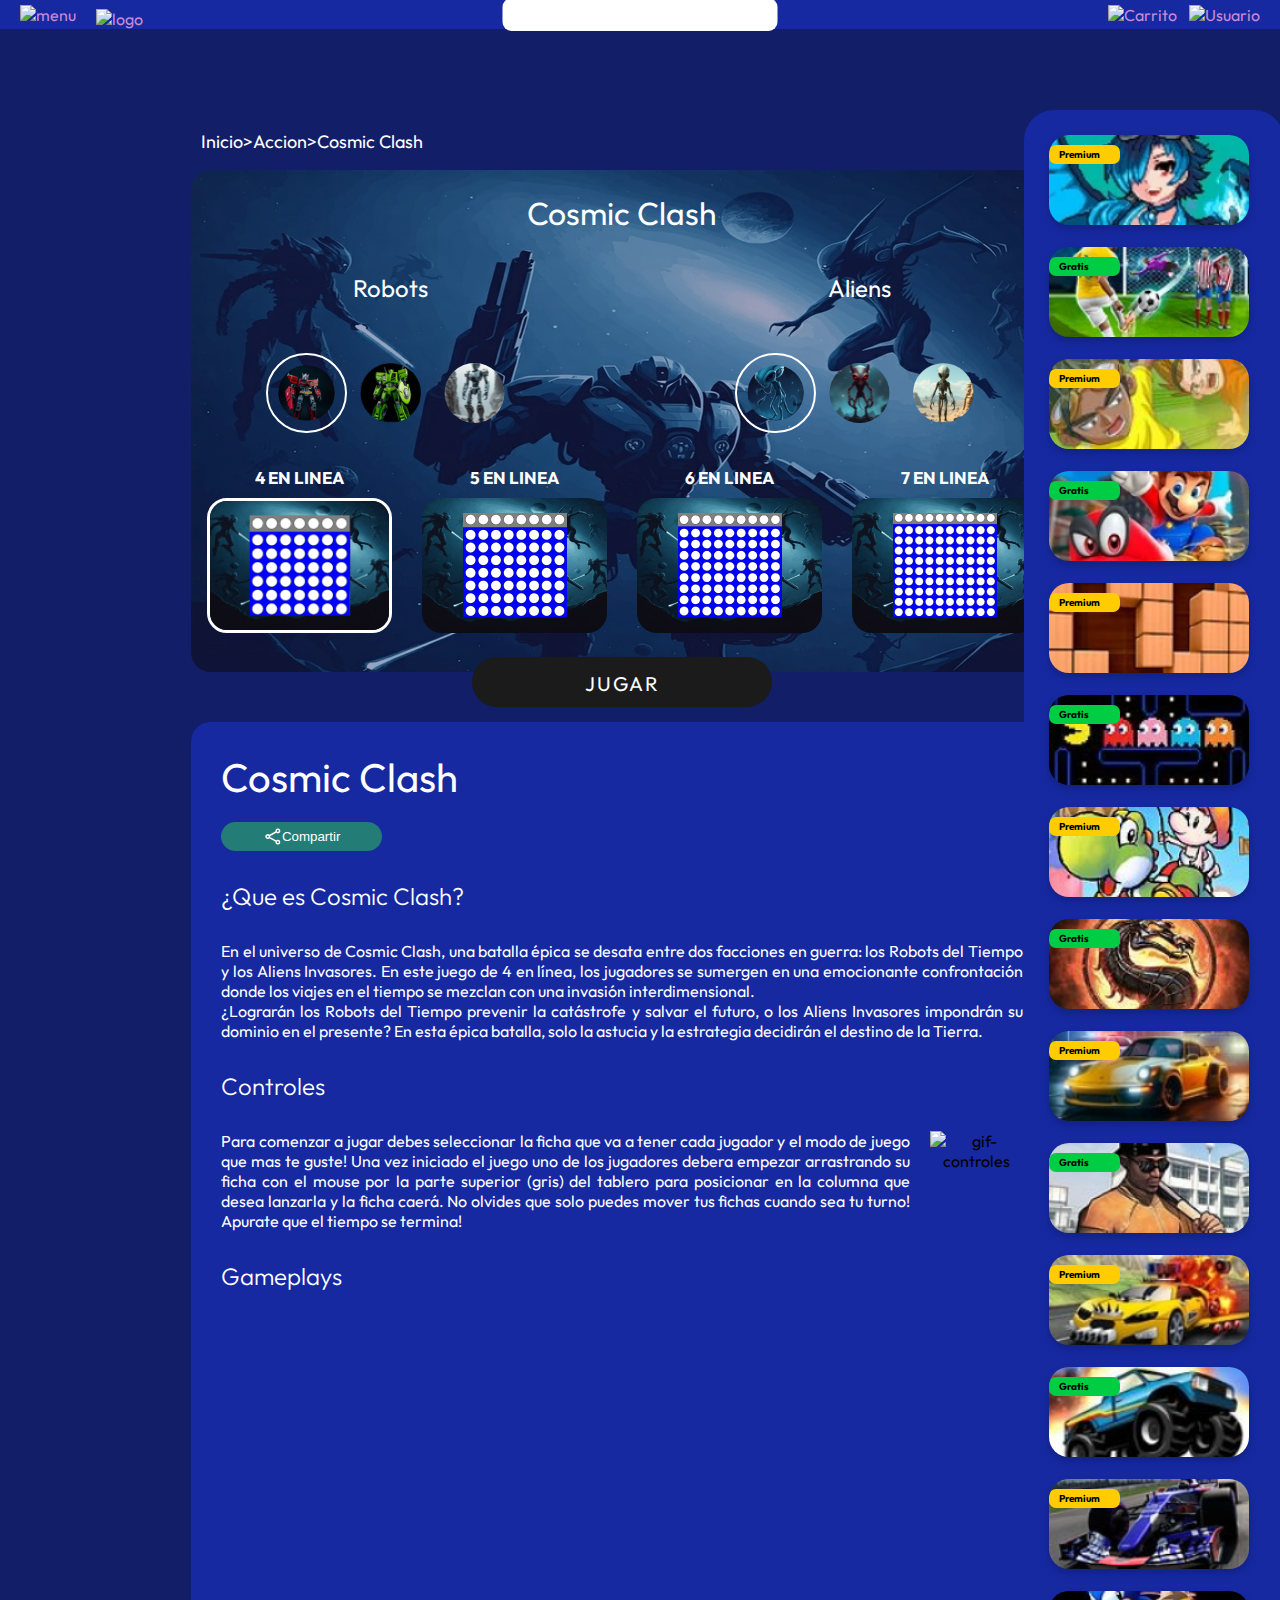
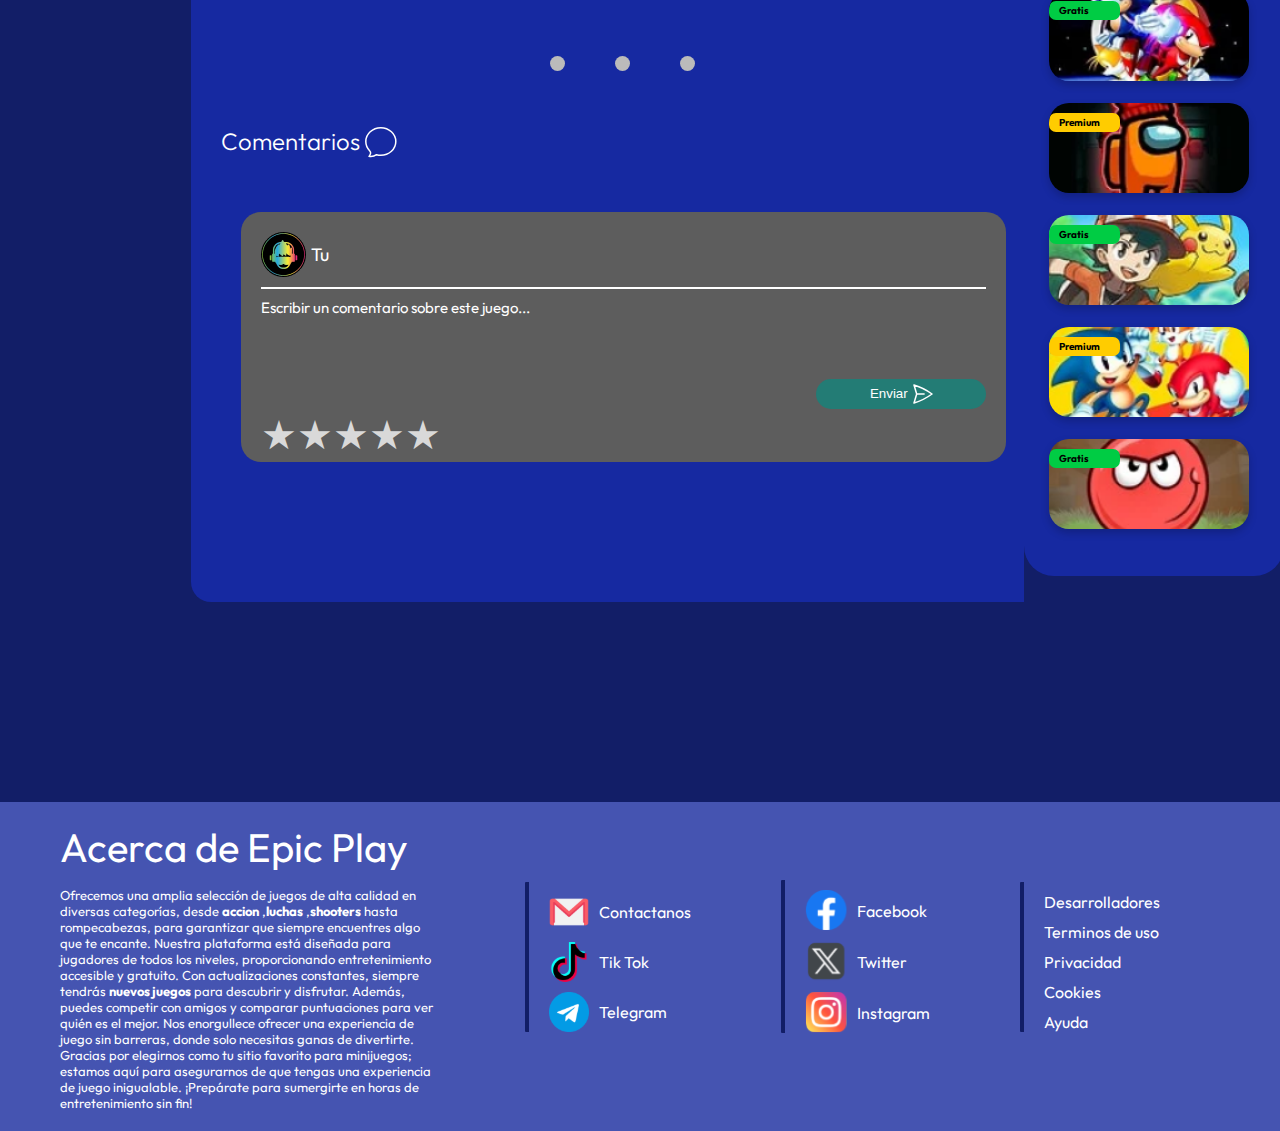
==== commit 79bb5690: "Se trabaja en el juego" ====
--- a/game.html
+++ b/game.html
@@ -71,12 +71,12 @@
                             <h2>Robots</h2>
                             <img id="robot-1" class="jugadores robots selected"  src="./img/Ellipse 17.png" alt="">
                             <img id="robot-2" class="jugadores robots"  src="./img/Ellipse 17 (1).png" alt="">
-                            <img id="robot-3" class="jugadores robots" src="./img/icon-gamer4.png" alt="">
+                            <img id="robot-3" class="jugadores robots" src="./img/icon-juego1.svg" alt="">
                         </div>
                         <div class="aliens">
                             <h2>Aliens</h2>
                             <img id="alien-1" class="jugadores aliens selected" src="./img/Ellipse 12.png" alt="">
-                            <img id="alien-2" class="jugadores aliens"src="./img/Ellipse 11.png" alt="">
+                            <img id="alien-2" class="jugadores aliens"src="../img/icon-juego2.svg" alt="">
                             <img id="alien-3" class="jugadores aliens" src="./img/Ellipse 13.png" alt="">
                         </div>
                 </div>
@@ -96,11 +96,15 @@
                   </div>
               </div>
 
-              <button id="btn-menu" class="btn-menu esconder">Menú</button>
+              <div id="temporizador" class="esconder">
+                <span id="tiempo-restante">0</span>
+            </div>
+
+              <button id="btn-menu-juego" class="btn-menu esconder">Menú</button>
               <canvas id="myCanvas" width="900" height="520" style="border: 1px solid grey;" class="esconder"></canvas>
               <img id="fondo-canvas" style="height: 600px; width: 900px; display: none;" src="img/fondo-temp.png"alt="">
 
-                <div class="btn-juego"><button class="btn-jugar-juego">Jugar</button></div>
+              
             </div>
             </div>
             <section class="intrucciones-container">
--- a/css/style.css
+++ b/css/style.css
@@ -502,6 +502,7 @@
     padding-left: 220px;
     padding-bottom: 200px;
 }
+/* CSS JUEGO 4 EN LINEA */
 
 .juego{
     margin-bottom: 50px;
@@ -514,6 +515,23 @@
      border-radius: 20px;
     
 }
+.esconder {
+    display: none;
+}
+.formato-juego.selected, .jugadores.selected:hover, .formato-juego.selected:hover {
+    border: 3px solid white;
+}
+
+.robots.selected {
+    border: 2px solid rgb(255, 255, 255);
+    border-radius: 100px;
+}
+
+.aliens.selected {
+    border: 2px solid rgb(255, 255, 255);
+    border-radius: 100px;
+}
+
 #container-formato-juego{
     display: flex;
     justify-content: center ;
@@ -532,6 +550,81 @@
     height: 135px;
     border-radius: 20px;
 }
+
+#container-btn-jugar{
+    padding-top: 20px;
+    display: flex;
+    justify-content: center;
+    align-items: center;
+    
+}
+
+#btn-jugar{
+  
+    display: flex;
+    justify-content: center;
+    align-items: center;
+    height: 50px;
+    width: 300px;
+    background-color: #1B1B1B;
+    border-radius: 50px;
+    cursor: pointer;
+    padding-bottom: 20px;
+    
+}
+
+#btn-jugar:hover{
+    scale: 0.98;
+    background-color: #320bc0;
+    transition-duration: 0.5s;
+}
+
+
+#btn-jugar h1{
+    color: white;
+    font-size: 20px;
+    letter-spacing: 2px;
+}
+
+
+#temporizador{
+    margin-top: 30px;
+    margin-left: 750px;
+    position: absolute;
+    font-size: 20px;
+    background-color: #4f40d9;
+    border: none;
+    color: rgb(0, 0, 0);
+}
+
+#tiempo-restante{
+    font-size: 24px;
+    font-family: Arial, sans-serif;
+    color: #000000;
+    background-color: #4f40d9;
+    border: 2px solid #4f40d9;
+    padding: 10px;
+    border-radius: 5px;
+    text-align: center;
+}
+
+#btn-menu-juego {
+    margin-top: 20px;
+    margin-left: 50px;
+    height: 30px;
+    width: 80px;
+    position: absolute;
+    border-radius: 5px;
+    font-size: 20px;
+    background-color: #4f40d9;
+    border: none;
+    color: rgb(0, 0, 0);
+}
+
+#btn-menu-juego:hover {
+    background-color: #320bc0;
+}
+
 
 .juego  h1 {
     padding-top: 23px;
@@ -560,19 +653,7 @@
     width: 81px;
 }
 
-.btn-jugar-juego {
-    border: none;
-    font-size: large;
-    font-family: "Outfit", sans-serif;
-    color: #FFF;
-    background-color:#4554B1;
-    height: 50px;
-    width: 304px;
-    border-radius: 10px;
-    position: relative;
-    top: 110px;
-}
-
+/* CSS DE INFO JUEGO */
 .intrucciones-container{
     padding: 30px;
     height: 1480px;
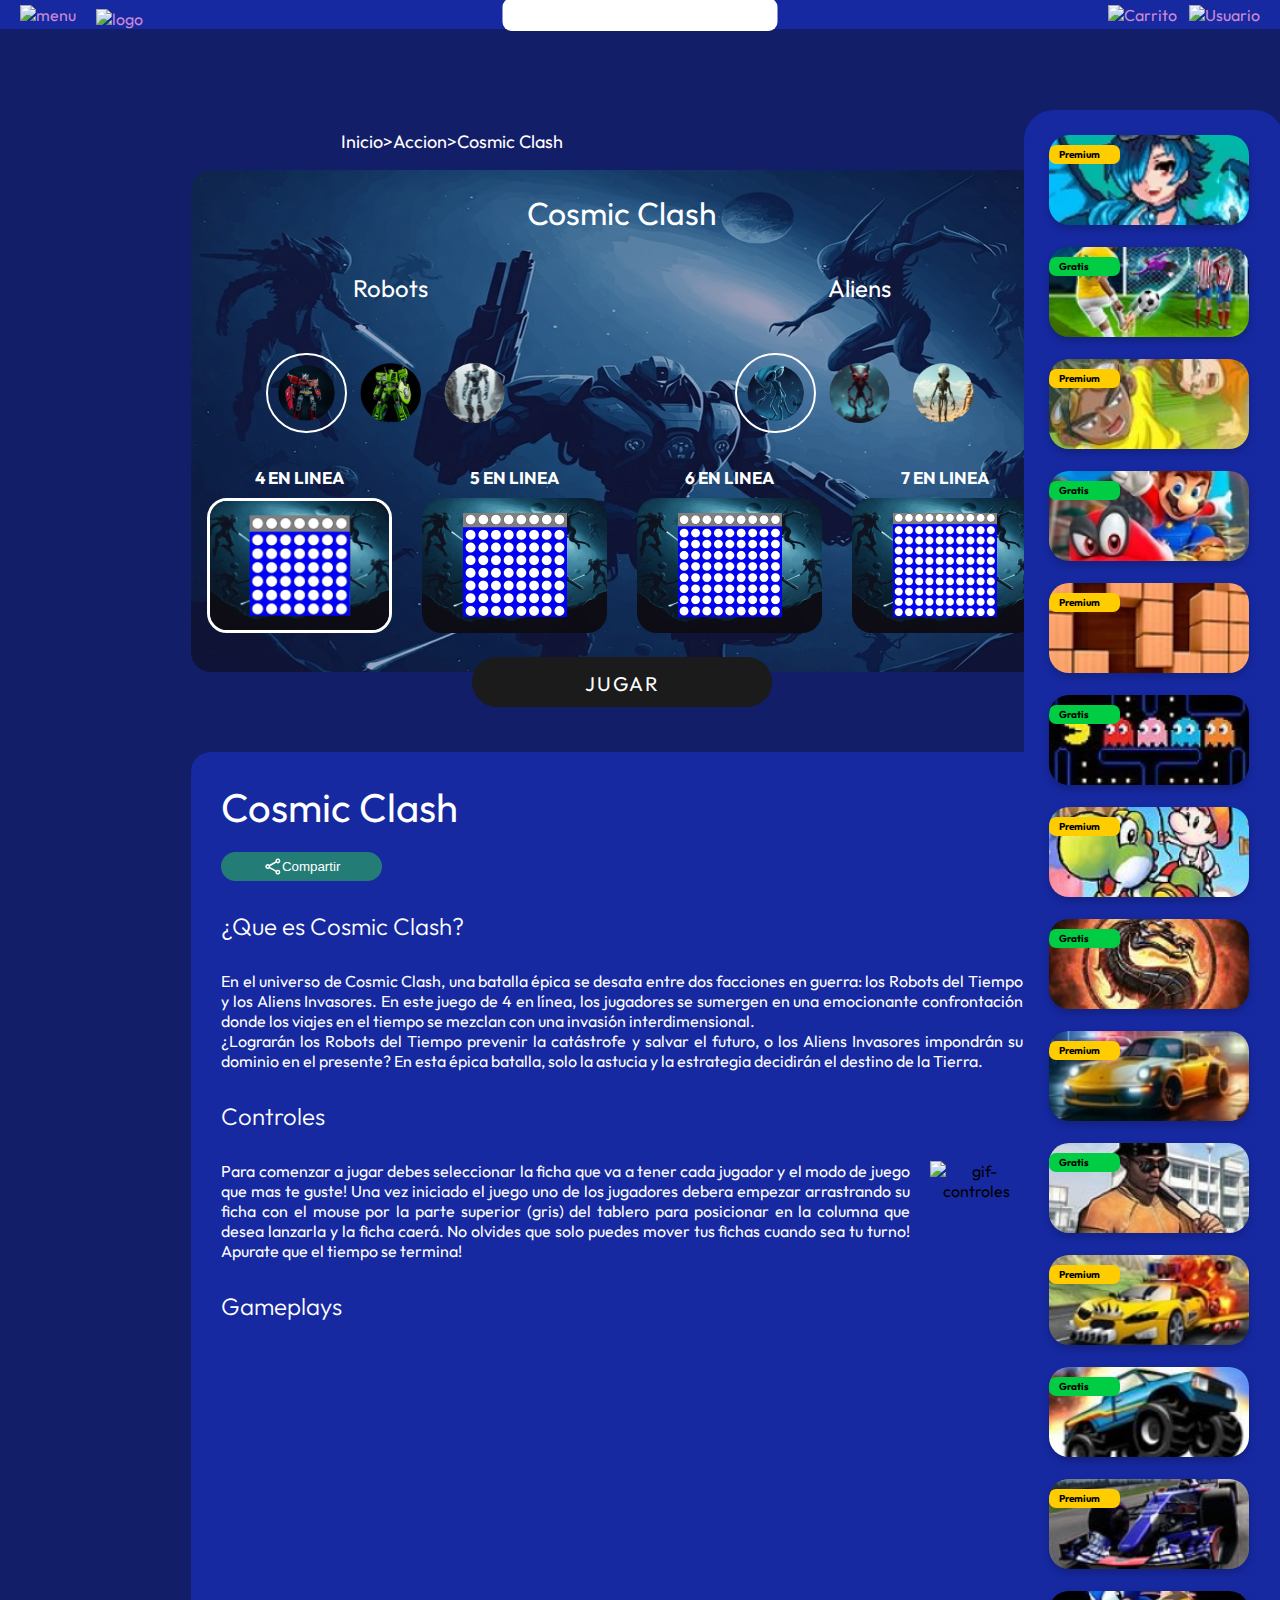
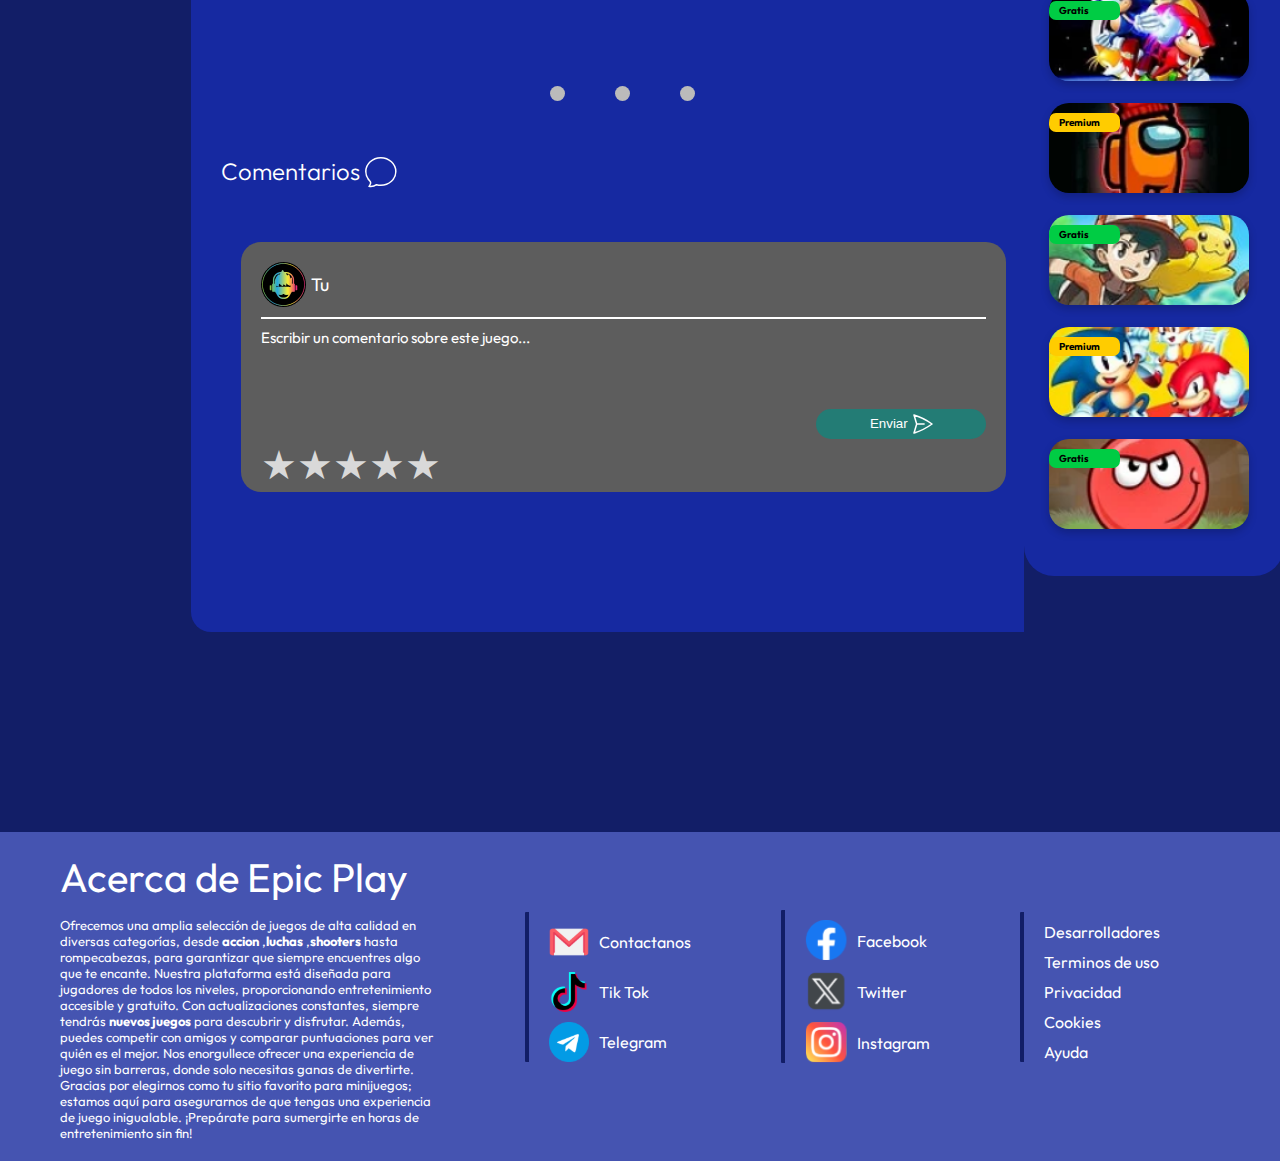
==== commit 0069a3ca: "trabajando en el juego" ====
--- a/game.html
+++ b/game.html
@@ -60,10 +60,10 @@
   </nav>
     <div class="juego-en-ejecucion-container">
     <section class="juego-en-ejecucion">
+      <div class="breadcams-container">
+        <p class="breadcams"> Inicio>Accion>Cosmic Clash </p>
+      </div>
             <div class="juego-container">
-                <div class="breadcams-container">
-                    <p class="breadcams"> Inicio>Accion>Cosmic Clash </p>
-                </div>
                 <div class="juego">
                     <h1>Cosmic Clash</h1>
                     <div class="personajes">
@@ -95,17 +95,19 @@
                       <h1>JUGAR</h1>
                   </div>
               </div>
-
+            </div>
+            
+          </div>
+          <div>
               <div id="temporizador" class="esconder">
                 <span id="tiempo-restante">0</span>
             </div>
-
+          
               <button id="btn-menu-juego" class="btn-menu esconder">Menú</button>
               <canvas id="myCanvas" width="900" height="520" style="border: 1px solid grey;" class="esconder"></canvas>
-              <img id="fondo-canvas" style="height: 600px; width: 900px; display: none;" src="img/fondo-temp.png"alt="">
+              <img id="fondo-canvas" style="height: 600px; width: 900px; display: none;" src="./img/fondo-juego-main.png"alt="">
 
-              
-            </div>
+               
             </div>
             <section class="intrucciones-container">
                 <div class="titulo-info">
@@ -437,7 +439,7 @@
     <script src="./js/gif-controles.js"></script>
     <script src="./js/perfil.js"></script>
     <script src="./js/largo-nombre.js"></script>
-    <script src="./js/game/Board.js"></script>
+    <script src="./js/game/Figure.js"></script>
     <script src="./js/game/Circle.js"></script>
     <script src="./js/game/Ficha.js"></script>
     <script src="./js/game/Slot.js"></script>
--- a/css/style.css
+++ b/css/style.css
@@ -515,6 +515,7 @@
      border-radius: 20px;
     
 }
+
 .esconder {
     display: none;
 }
@@ -598,6 +599,7 @@
 }
 
 #tiempo-restante{
+    
     font-size: 24px;
     font-family: Arial, sans-serif;
     color: #000000;
@@ -653,6 +655,8 @@
     width: 81px;
 }
 
+
+
 /* CSS DE INFO JUEGO */
 .intrucciones-container{
     padding: 30px;
@@ -660,6 +664,7 @@
     width: 95.697796432319vh;
     border-radius: 20px;
     background-color: #1629A1;
+    margin-top: 30px
 }
 
 .intrucciones-container h1 {
@@ -679,7 +684,8 @@
     padding-left: 10px;
     height: 40px;
     width: 100%;
-    justify-content: start;
+    padding-left: 15%;
+    justify-content: left;
     background-color: #121E67;
     width: 100%;
     display: flex;
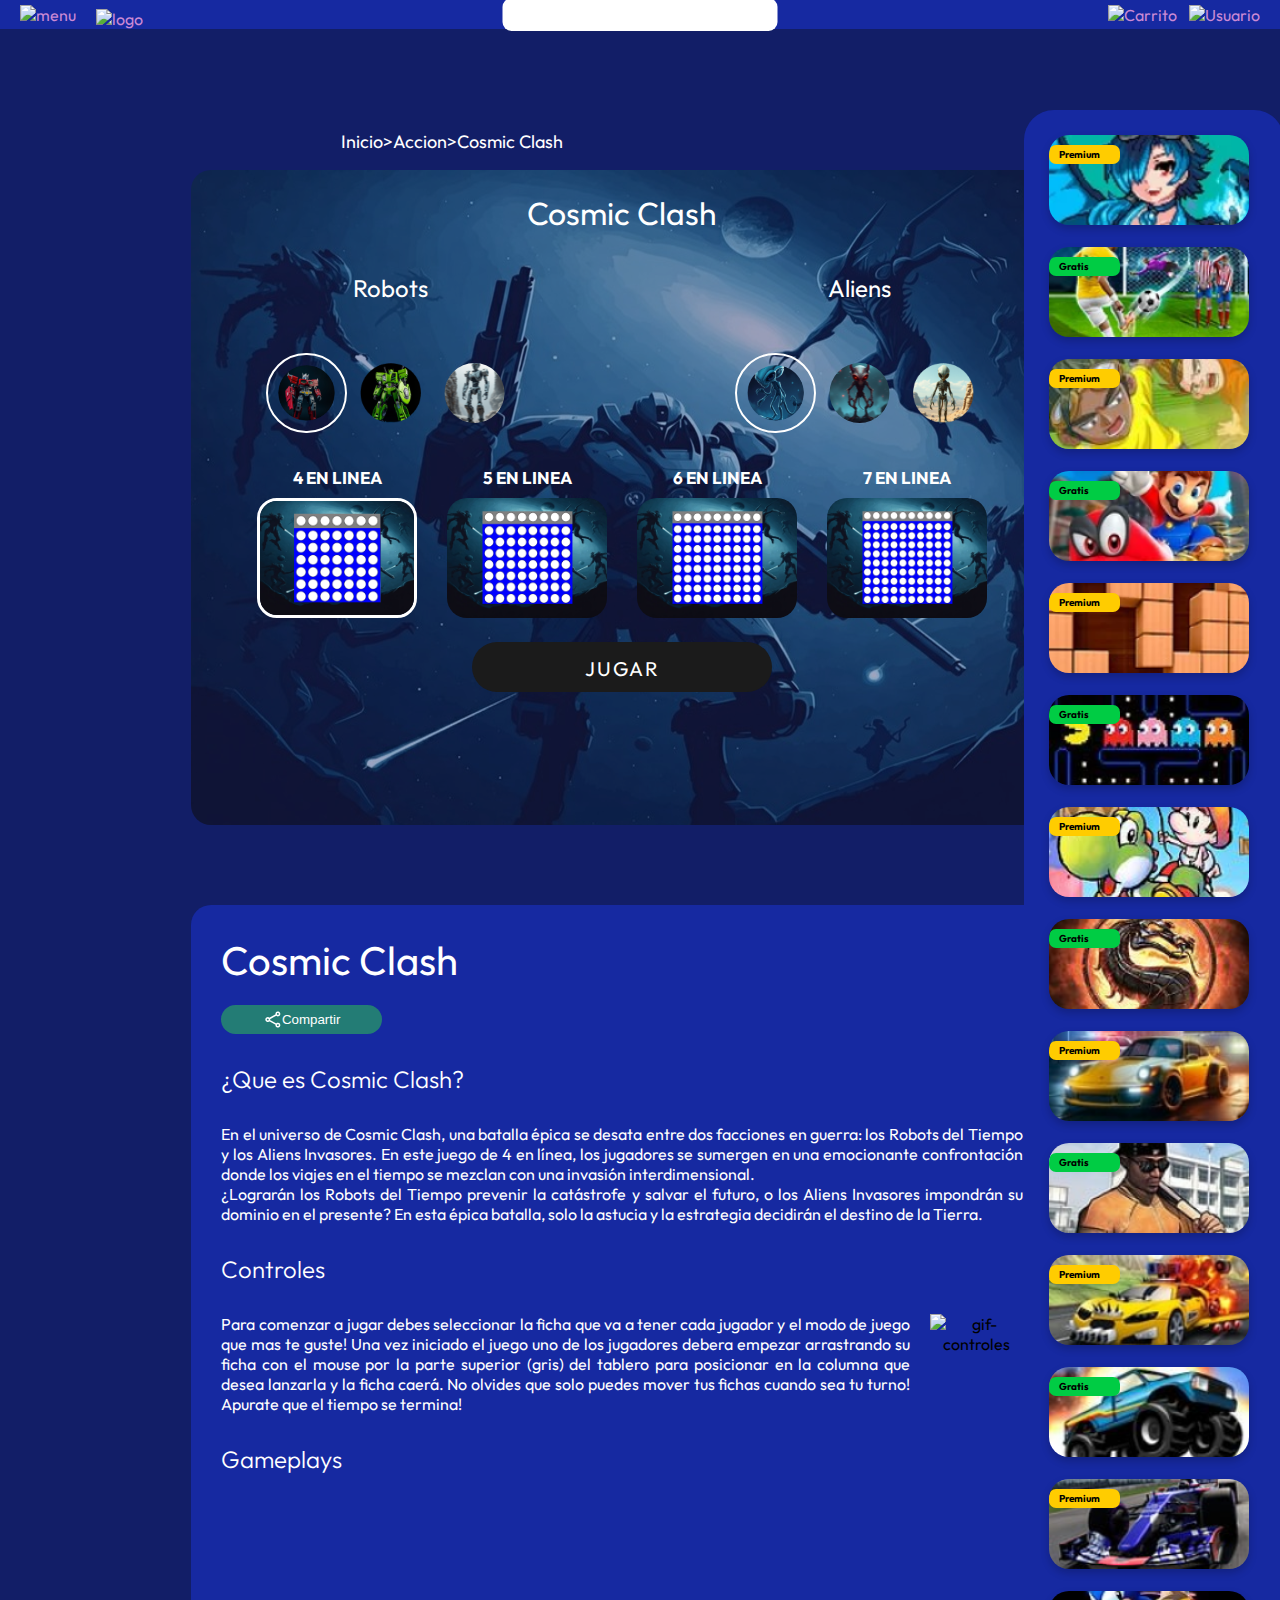
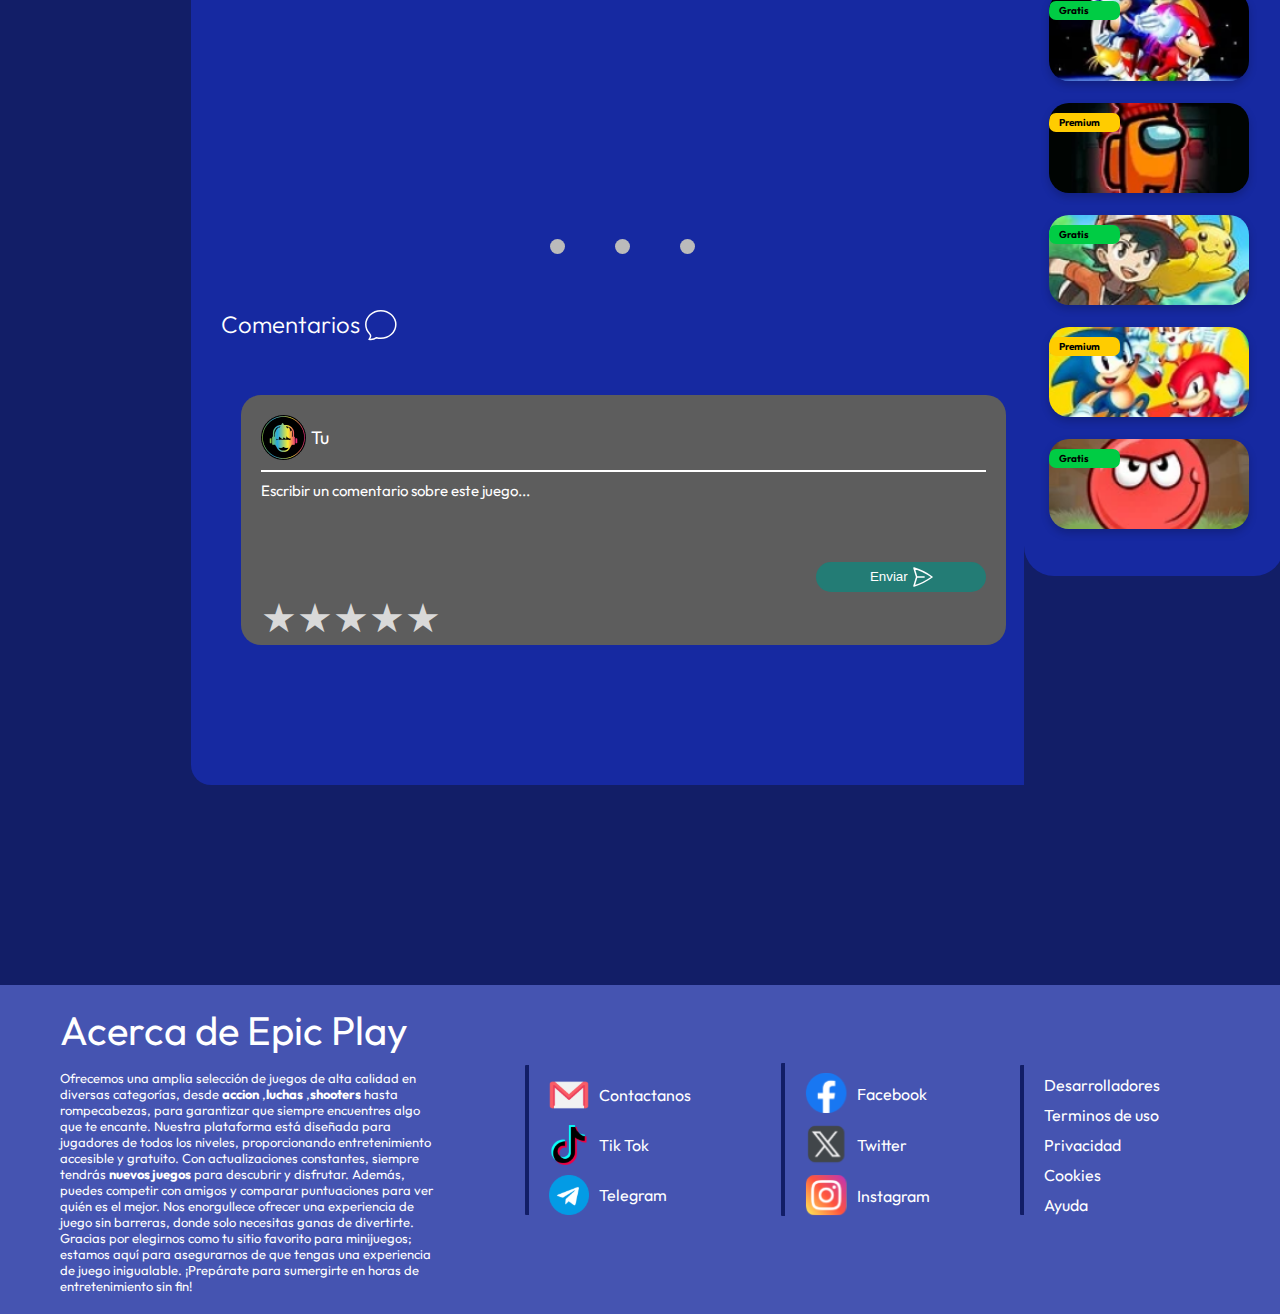
==== commit 508dc150: "ajuste css y mejores javascript "gravedad"" ====
--- a/game.html
+++ b/game.html
@@ -88,6 +88,8 @@
                   <div><h2>7 EN LINEA</h2><img id="7" class="formato-juego" src="img/img-enlinea-4.png" alt=""></div>
 
                 </div>
+                
+                
 
                 <div id="container-btn-jugar">
                   <div id="btn-jugar">
@@ -102,9 +104,11 @@
               <div id="temporizador" class="esconder">
                 <span id="tiempo-restante">0</span>
             </div>
-          
+
+              
               <button id="btn-menu-juego" class="btn-menu esconder">Menú</button>
-              <canvas id="myCanvas" width="900" height="520" style="border: 1px solid grey;" class="esconder"></canvas>
+              <canvas id="myCanvas" width="900" height="520" style="border: 1px solid grey;" class="esconder">
+              </canvas>
               <img id="fondo-canvas" style="height: 600px; width: 900px; display: none;" src="./img/fondo-juego-main.png"alt="">
 
                
--- a/css/style.css
+++ b/css/style.css
@@ -504,6 +504,40 @@
 }
 /* CSS JUEGO 4 EN LINEA */
 
+
+.game-board {
+    position: relative;
+    display: flex;
+  }
+  
+  .column {
+    width: 50px; /* Ancho de cada columna */
+    height: 0; /* Altura inicial para la flecha */
+    position: relative;
+    margin: 0 5px; /* Espacio entre columnas */
+  }
+  
+  /* Estilo para la flecha */
+  .column::before {
+    content: '';
+    position: absolute;
+    top: -20px; /* Ajusta la posición vertical de la flecha */
+    left: 50%;
+    transform: translateX(-50%);
+    width: 0;
+    height: 0;
+    border-left: 10px solid transparent;
+    border-right: 10px solid transparent;
+    border-bottom: 20px solid red; /* Color de la flecha */
+  }
+  
+  /* Ajustes opcionales para el contenedor */
+  .game-board {
+    display: flex;
+    justify-content: center;
+    margin-top: 30px; /* Espacio desde el canvas */
+  }
+
 .juego{
     margin-bottom: 50px;
     display: flex;
@@ -511,7 +545,7 @@
     text-align: center;
     background-image: url("/img/fondo-juego.png");
      width: 95.697796432319vh;
-     height: 55.82371458551941vh;
+     height: 72.82371458551941vh;
      border-radius: 20px;
     
 }
@@ -547,8 +581,8 @@
 }
 
 .formato-juego{
-    width: 185px;
-    height: 135px;
+    width: 160px;
+    height: 120px;
     border-radius: 20px;
 }
 
@@ -1829,6 +1863,64 @@
      .footer-contactos , .info-extra  , .footer-contactos-2{
         border-right: none;
      }
+     #victoria-popup {
+        position: fixed;
+        top: 0;
+        left: 0;
+        width: 100%;
+        height: 100%;
+        background-color: rgba(0, 0, 0, 0.5);
+        display: flex;
+        justify-content: center;
+        align-items: center;
+        z-index: 1000; /* Asegúrate de que el popup esté por encima del canvas */
+      }
+      
+      .popup-content {
+        background-color: white;
+        padding: 20px;
+        border-radius: 5px;
+        text-align: center;
+      }
+      
+      #cerrar-popup {
+        z-index: 1001;
+        margin-top: 10px;
+        padding: 5px 10px;
+        background-color: #007bff;
+        color: white;
+        border: none;
+        border-radius: 5px;
+        cursor: pointer;
+      }
+      
+      /* Estilos para los fuegos artificiales (puedes personalizarlos) */
+      .fuegos-artificiales {
+        position: absolute;
+        width: 100%;
+        height: 100%;
+        overflow: hidden;
+      }
+      
+      .fuego-artificial {
+        position: absolute;
+        width: 10px;
+        height: 10px;
+        border-radius: 50%;
+        background-color: #ff0000; /* Color inicial del fuego artificial */
+        animation: explotar 2s forwards; /* Animación de la explosión */
+      }
+      
+      @keyframes explotar {
+        0% {
+          transform: scale(0);
+          opacity: 1;
+        }
+        100% {
+          transform: scale(20);
+          opacity: 0;
+        }
+      }
  }
 
   
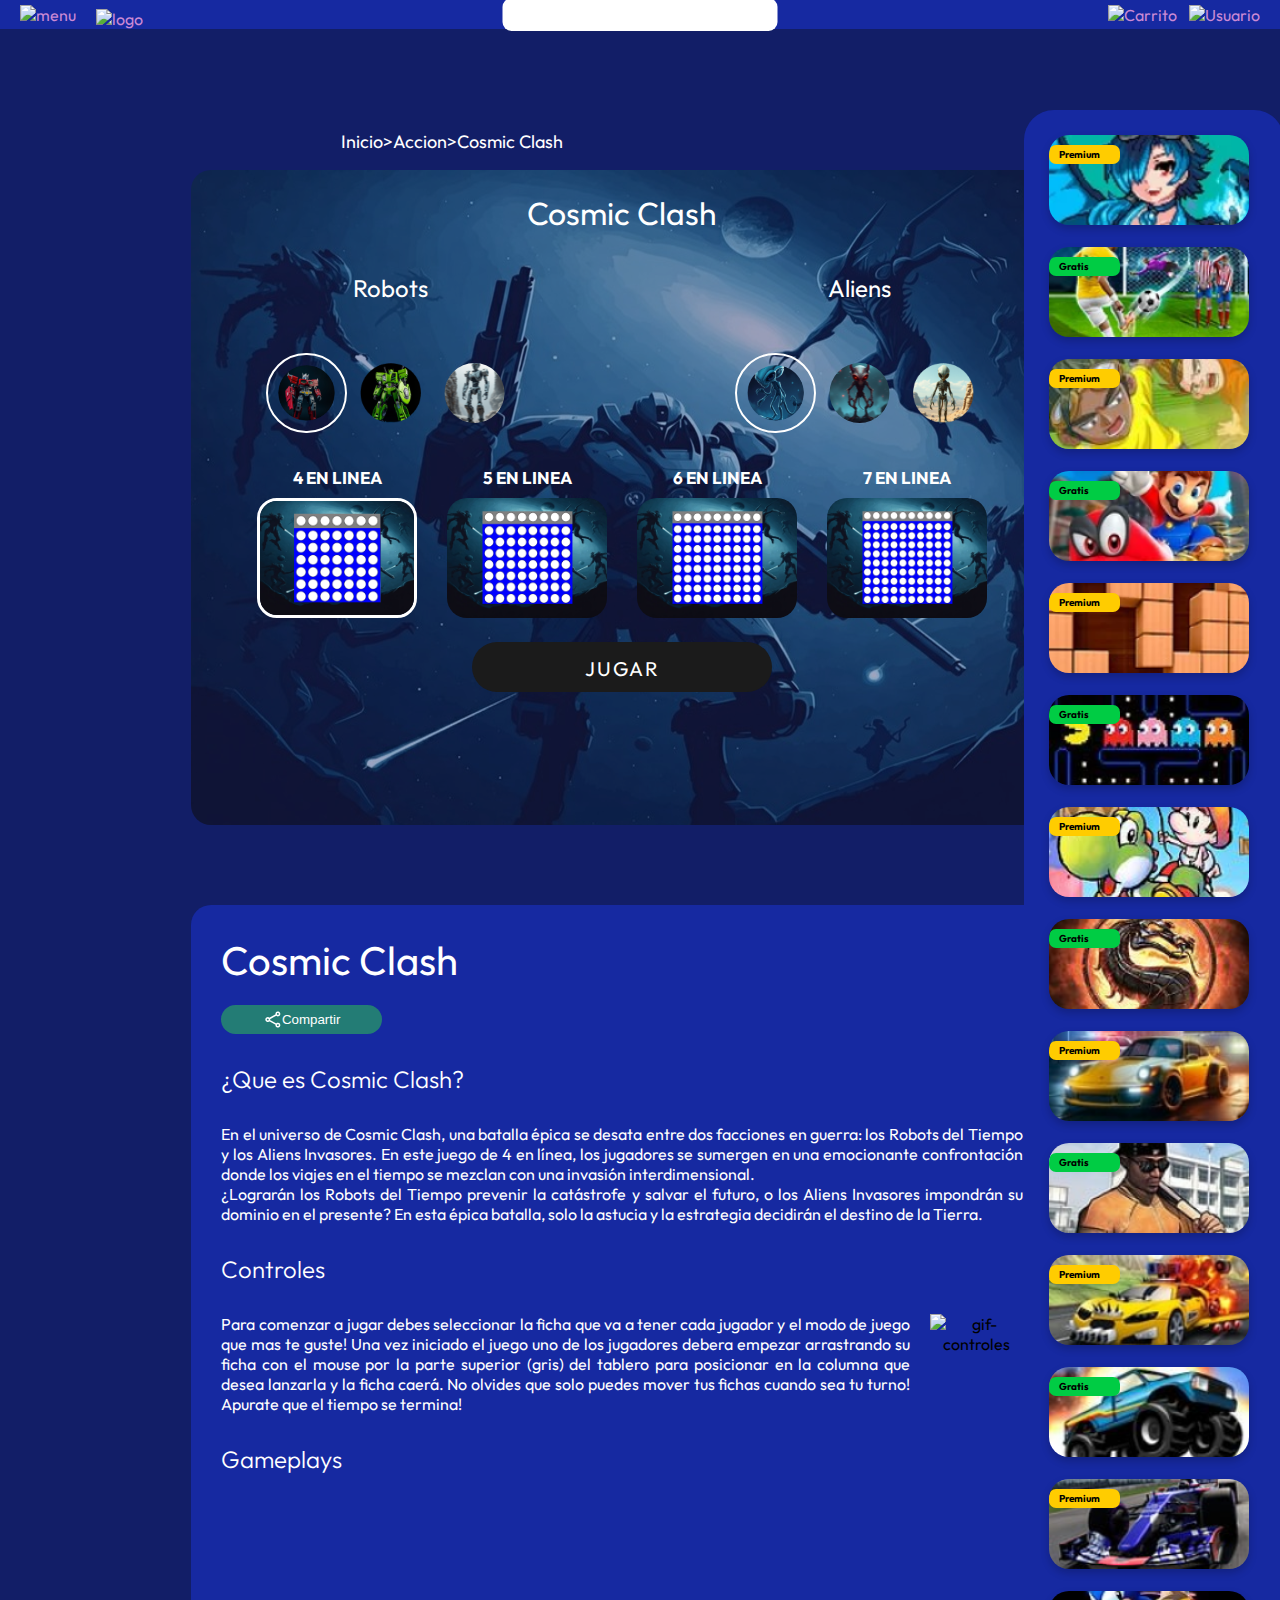
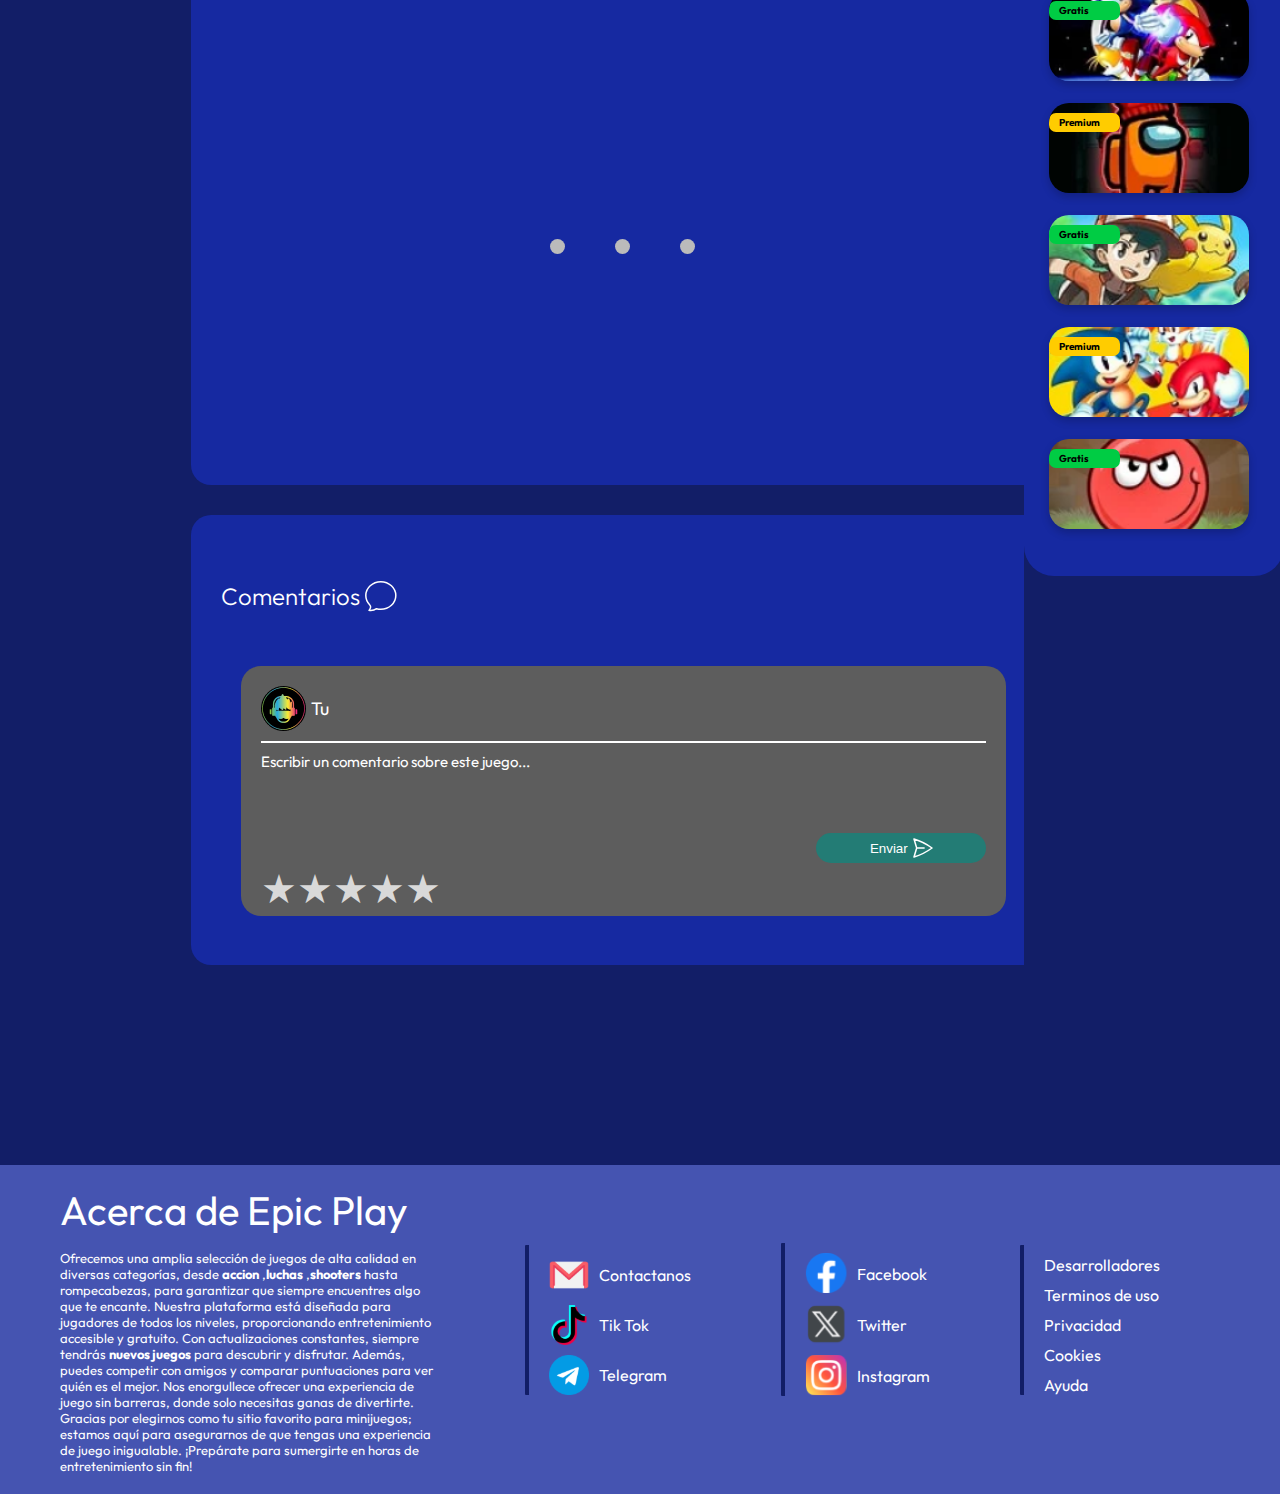
==== commit 73de0cc1: "modificando seccion comentarios" ====
--- a/game.html
+++ b/game.html
@@ -76,7 +76,7 @@
                         <div class="aliens">
                             <h2>Aliens</h2>
                             <img id="alien-1" class="jugadores aliens selected" src="./img/Ellipse 12.png" alt="">
-                            <img id="alien-2" class="jugadores aliens"src="../img/icon-juego2.svg" alt="">
+                            <img id="alien-2" class="jugadores aliens"src="./img/icon-juego2.svg" alt="">
                             <img id="alien-3" class="jugadores aliens" src="./img/Ellipse 13.png" alt="">
                         </div>
                 </div>
@@ -105,12 +105,13 @@
                 <span id="tiempo-restante">0</span>
             </div>
 
-              
+
               <button id="btn-menu-juego" class="btn-menu esconder">Menú</button>
-              <canvas id="myCanvas" width="900" height="520" style="border: 1px solid grey;" class="esconder">
-              </canvas>
-              <img id="fondo-canvas" style="height: 600px; width: 900px; display: none;" src="./img/fondo-juego-main.png"alt="">
-
+              <div class="contenedor-canvas">
+                  <canvas id="myCanvas" width="900" height="520" style="border: 1px solid grey;" class="esconder">
+                 </canvas>
+            </div>
+              <img id="fondo-canvas" style="height: 600px; width: 900px; display: none;" src="./img/fondo-juego-main.png"alt="">  
                
             </div>
             <section class="intrucciones-container">
@@ -175,7 +176,7 @@
             
                   </div>
                   <div class="carrusel-gameplay-slide">
-                    <iframe width="600" height="300" src="https://www.youtube.com/embed/3R1Cx6uGjMw" frameborder="0" allow="autoplay; encrypted-media" allowfullscreen>
+                    <iframe width="600" height="300"  src="https://www.youtube.com/embed/3R1Cx6uGjMw" frameborder="0" allow="autoplay; encrypted-media" allowfullscreen>
                     </iframe>
                   </div>
               </div>
@@ -185,8 +186,10 @@
                   <span class="carrusel-gameplay-dot" onclick="currentSlide(3)"></span>
               </div>
           </section>
-          
-          
+        </section>
+        <div class="comments-container">
+          <section class="seccion-comentarios-container">
+                
             <h2>Comentarios<img class="icon-comments" src="./img/icon-comments.svg" alt="icon-comments"></h2>
             <section class="comentarios-container">
                     <div class="comentarios-profile">
@@ -207,8 +210,10 @@
                         <input type="radio" name="rating" id="star1" value="1"><label for="star1" title="1 estrella">★</label>
                       </div>
             </section>
-        </section>
+          </section>
+          </div>
     </section>
+    
     <section class="otros-juegos">
         <div class="game-card-container">
             <div class="game-card">
--- a/css/style.css
+++ b/css/style.css
@@ -509,7 +509,7 @@
     position: relative;
     display: flex;
   }
-  
+
   .column {
     width: 50px; /* Ancho de cada columna */
     height: 0; /* Altura inicial para la flecha */
@@ -517,6 +517,7 @@
     margin: 0 5px; /* Espacio entre columnas */
   }
   
+
   /* Estilo para la flecha */
   .column::before {
     content: '';
@@ -543,7 +544,7 @@
     display: flex;
     flex-direction: column;
     text-align: center;
-    background-image: url("/img/fondo-juego.png");
+    background-image: url("../img/fondo-juego.png");
      width: 95.697796432319vh;
      height: 72.82371458551941vh;
      border-radius: 20px;
@@ -633,10 +634,9 @@
 }
 
 #tiempo-restante{
-    
     font-size: 24px;
     font-family: Arial, sans-serif;
-    color: #000000;
+    color: #fff;
     background-color: #4f40d9;
     border: 2px solid #4f40d9;
     padding: 10px;
@@ -654,7 +654,7 @@
     font-size: 20px;
     background-color: #4f40d9;
     border: none;
-    color: rgb(0, 0, 0);
+    color: #FFF;
 }
 
 #btn-menu-juego:hover {
@@ -694,7 +694,7 @@
 /* CSS DE INFO JUEGO */
 .intrucciones-container{
     padding: 30px;
-    height: 1480px;
+    height: 1180px;
     width: 95.697796432319vh;
     border-radius: 20px;
     background-color: #1629A1;
@@ -932,6 +932,7 @@
     gap: 50px;
 }
 
+
 .carrusel-gameplay-dot {
     height: 15px;
     width: 15px;
@@ -947,6 +948,27 @@
 }
 
 /*COMENTARIOS */
+
+.comments-container{
+    display: flex;
+    justify-content: center;
+}
+.comments-container h2 {
+    display: flex;
+    align-items: center;
+    color: #FFF;
+    font-weight: 300;
+    padding-top: 30px;
+    padding-bottom: 30px;
+}
+.seccion-comentarios-container{
+    padding: 30px;
+    border-radius: 20px;
+    background-color: #1629A1;
+    margin-top: 30px;
+    width: 95.697796432319vh;
+    height: 50vh;
+}
 .comentarios-container {
     border-radius: 20px;
     height: 250px;
@@ -1024,6 +1046,7 @@
     background-color: #1A6F64; /* Color de fondo al pasar el ratón */
     transform: scale(1.05); /* Aumenta el tamaño del botón al pasar el ratón */
 }
+
 
 .btn-enviar:active {
     transform: scale(0.4); /* Efecto de pulsación al hacer clic */
